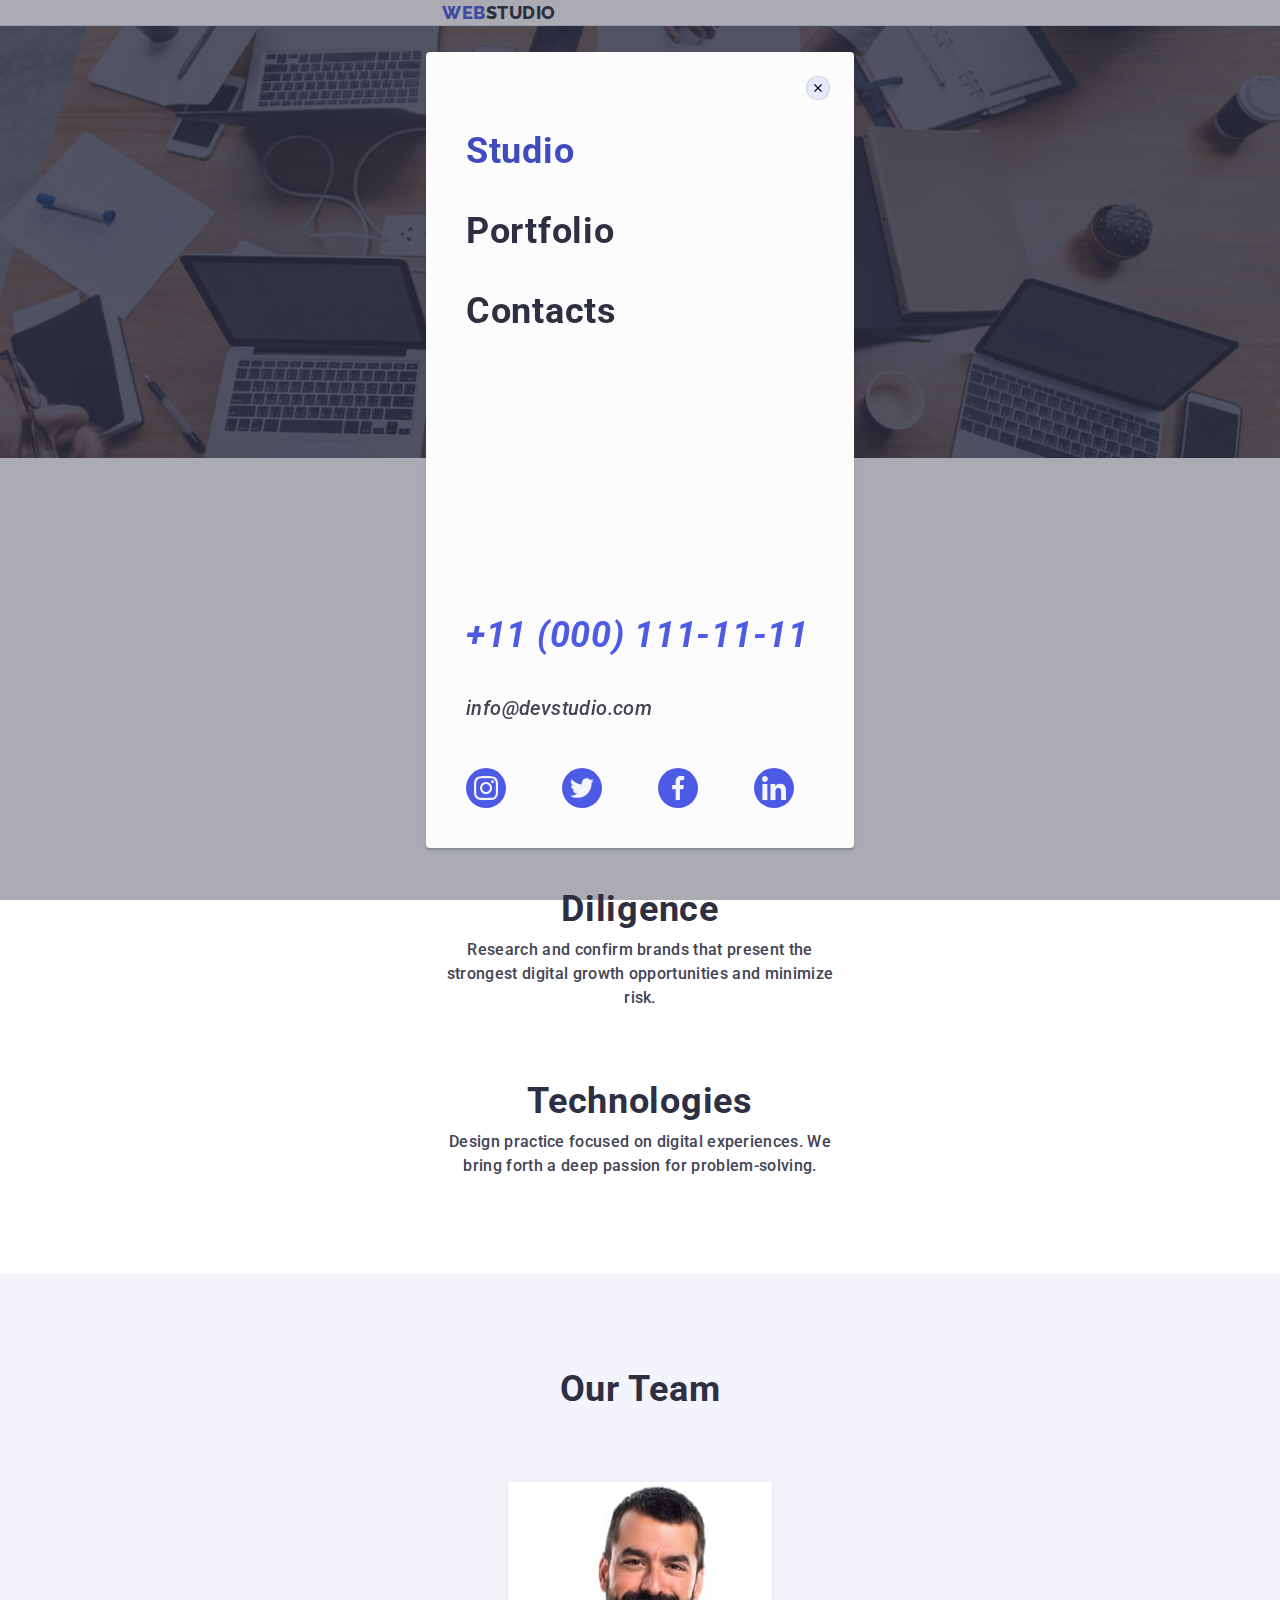
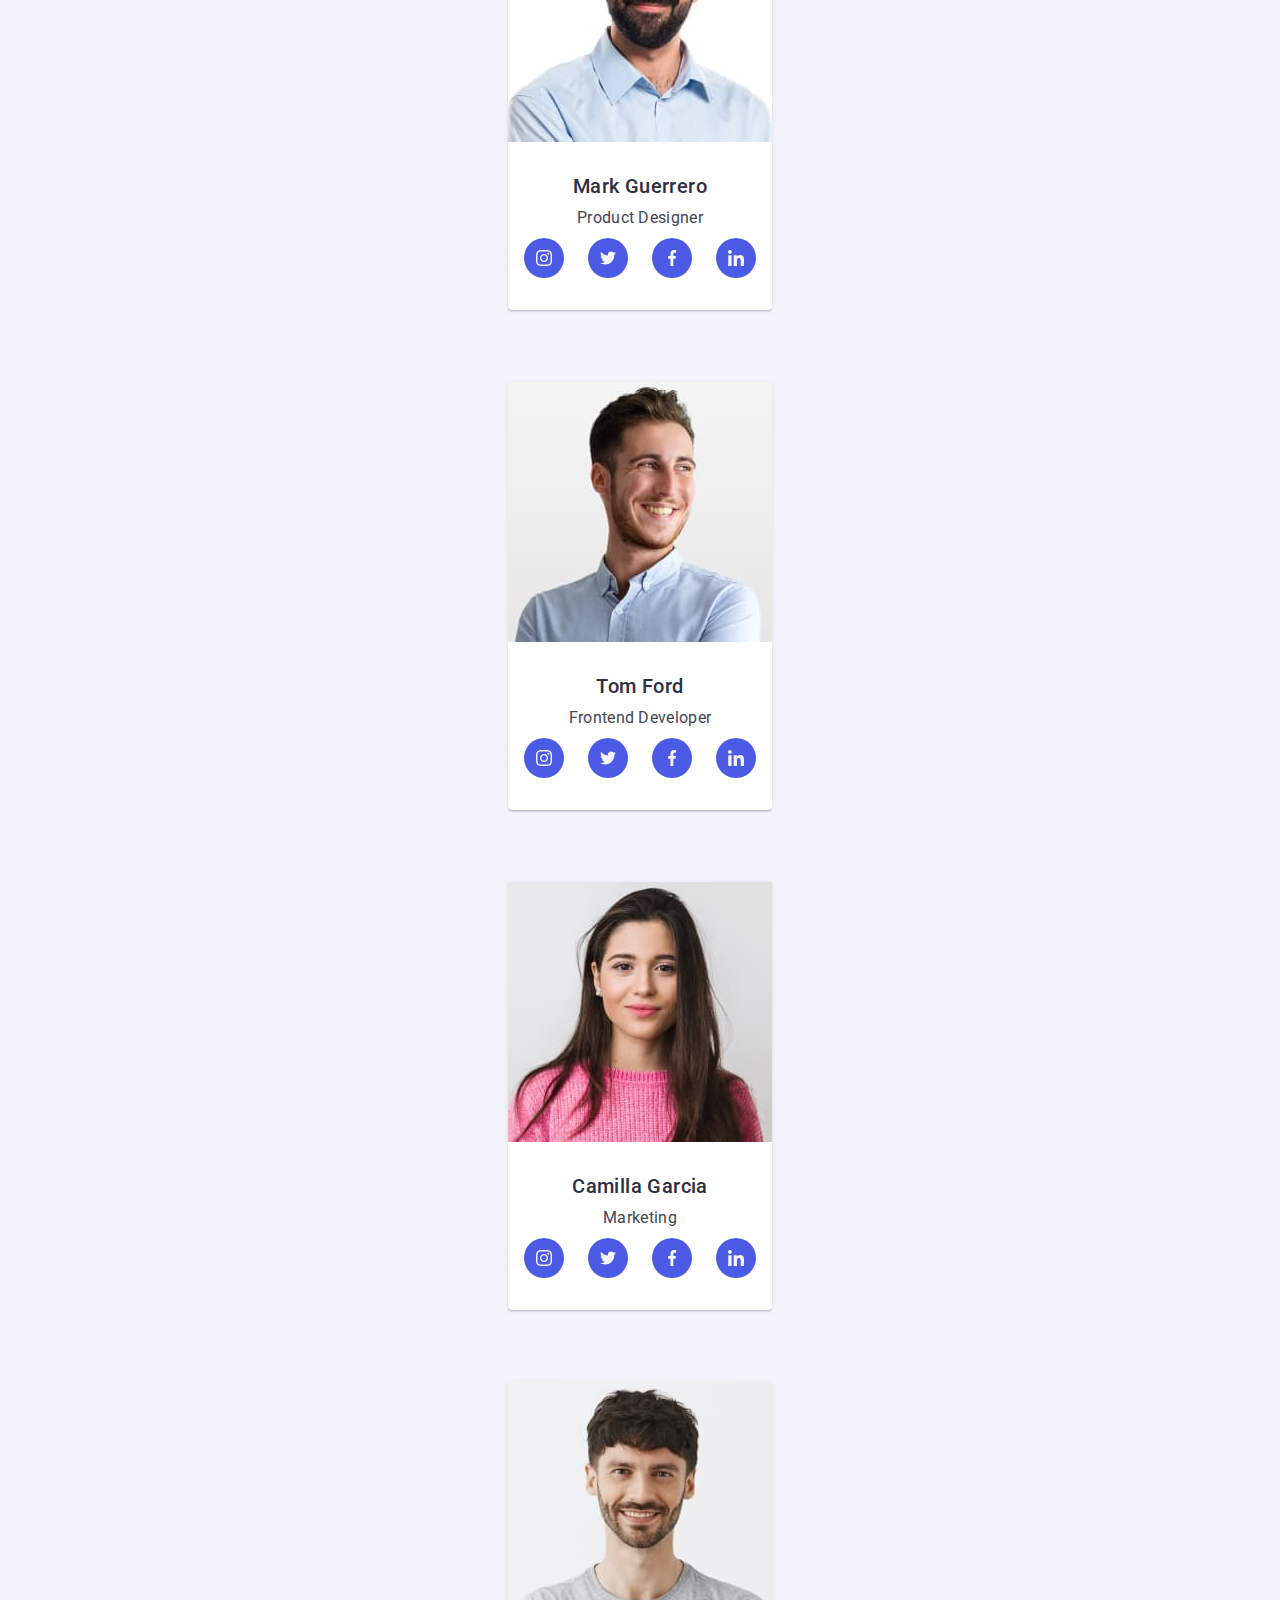
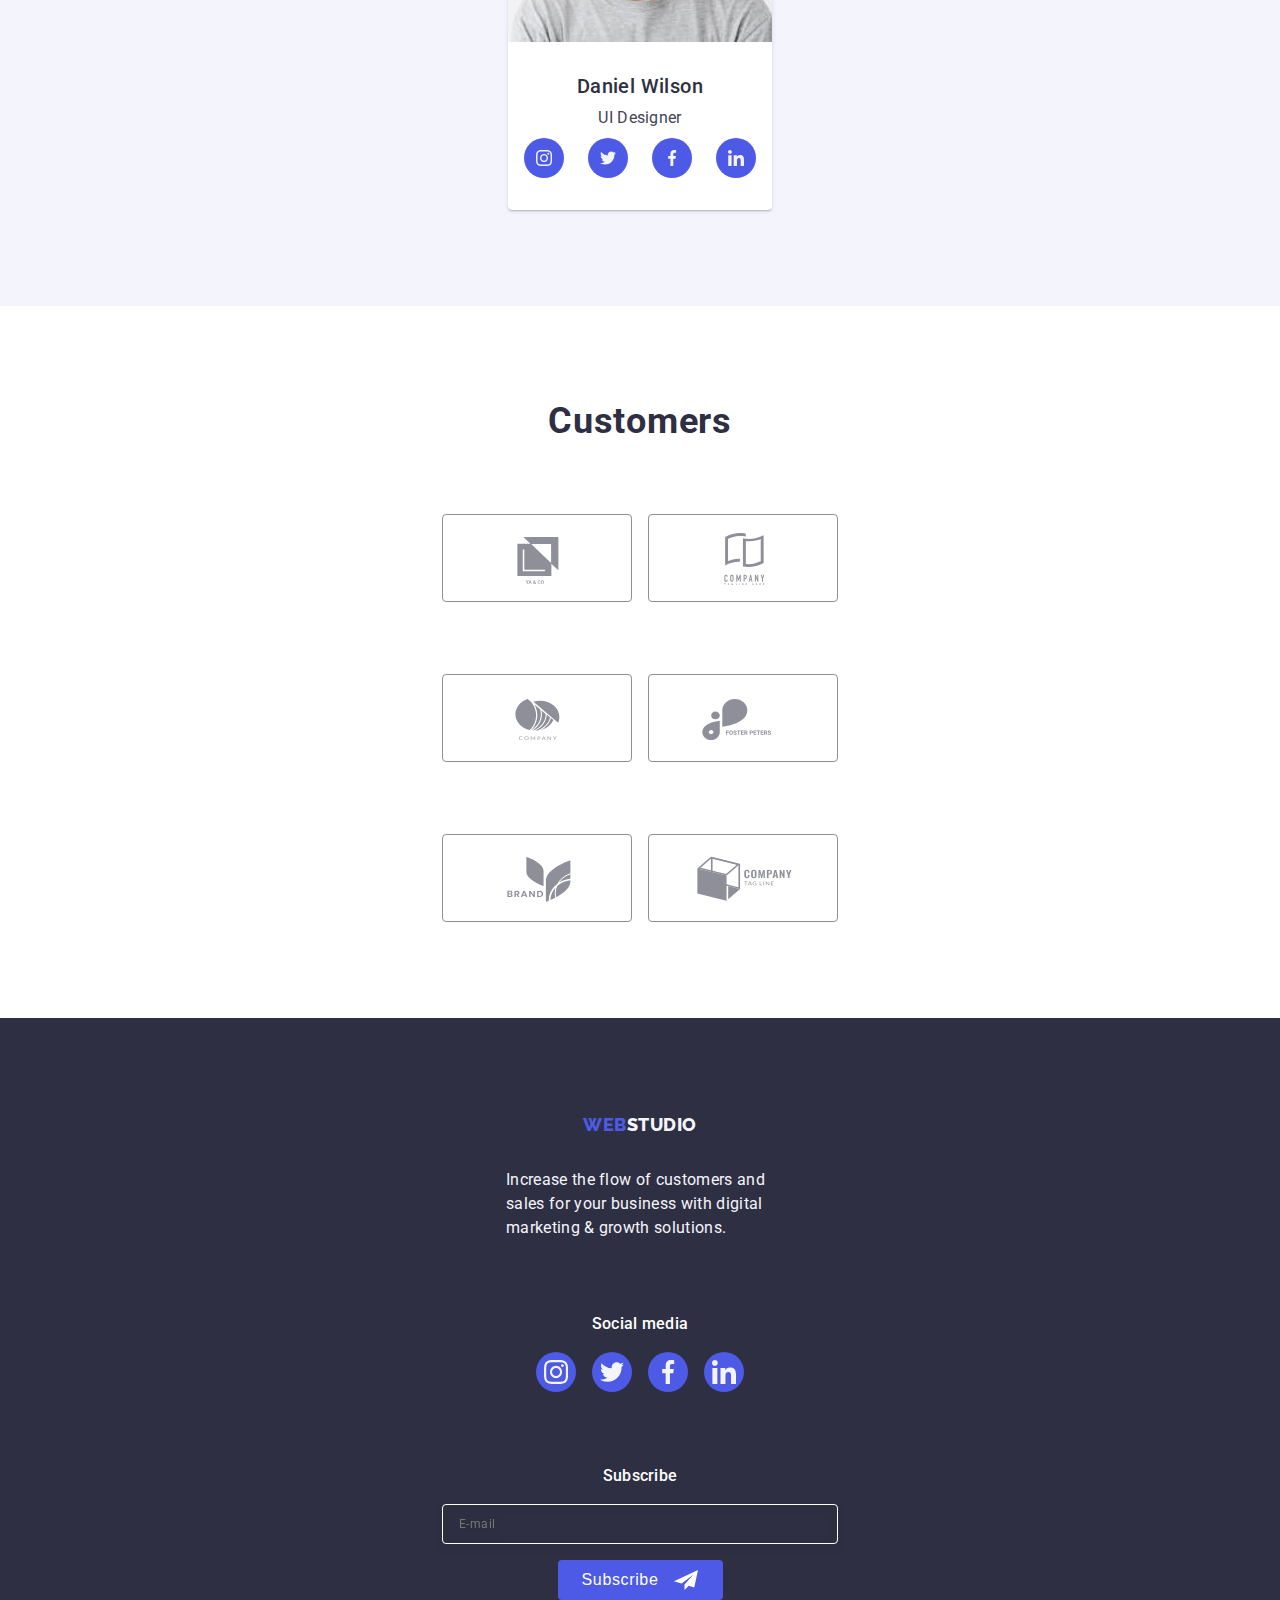
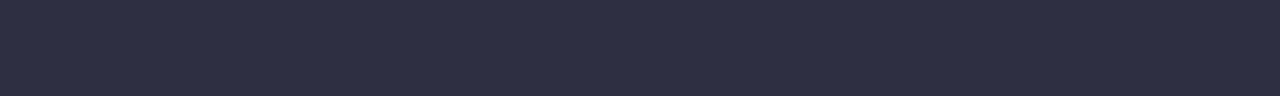
==== index.html @ 51c10ce0 "savemobile" ====
<!DOCTYPE html>
<html lang="en">
  <head>
    <meta charset="UTF-8" />
    <meta http-equiv="X-UA-Compatible" content="IE=edge" />
    <meta name="viewport" content="width=device-width, initial-scale=1.0" />

    <link rel="preconnect" href="https://fonts.googleapis.com" />
    <link rel="preconnect" href="https://fonts.gstatic.com" crossorigin />
    <link
      href="https://fonts.googleapis.com/css2?family=Raleway:wght@800&family=Roboto:wght@400;500;700;900&display=swap"
      rel="stylesheet"
    />

    <link
      rel="stylesheet"
      href="https://cdnjs.cloudflare.com/ajax/libs/modern-normalize/2.0.0/modern-normalize.min.css"
      integrity="sha512-4xo8blKMVCiXpTaLzQSLSw3KFOVPWhm/TRtuPVc4WG6kUgjH6J03IBuG7JZPkcWMxJ5huwaBpOpnwYElP/m6wg=="
      crossorigin="anonymous"
      referrerpolicy="no-referrer"
    />

    <link rel="stylesheet" href="./css/styles.css" />

    <title>WebStudio</title>
  </head>
  <body>
    <header class="header">
      <div class="header-container container">
        <nav class="nav-page">
          <a href="./index.html" class="logo link"
            >Web<span class="accent">Studio</span>
          </a>

          <button
            class="nav-btn js-open-menu"
            type="button"
            aria-expanded="false"
            aria-controls="mobile-menu"
          >
            <svg class="nav-btn-svg" width="32" height="22">
              <use href="./images/icons.svg#icon-hamburger"></use>
            </svg>
          </button>
          <div class="mobile-menu js-menu-container is-open">
            <div class="mobile-menu-box">
              <button type="button" class="menu-button js-close-menu">
                <svg class="button-svg" width="8" height="8">
                  <use href="./images/icons.svg#icon-close-black"></use>
                </svg>
              </button>
              <nav>
                <ul class="nav-list-menu">
                  <li>
                    <a class="heder-nav-menu emphasis" href="./index.html"
                      >Studio</a
                    >
                  </li>
                  <li>
                    <a class="heder-nav-menu" href="./portfolio.html"
                      >Portfolio</a
                    >
                  </li>
                  <li>
                    <a class="heder-nav-menu" href="">Contacts</a>
                  </li>
                </ul>
              </nav>
              <address class="contacts-menu">
                <ul class="list-contacts-menu">
                  <li>
                    <a
                      class="link-contacts-menu address"
                      href="tel:+110001111111"
                      >+11 (000) 111-11-11</a
                    >
                  </li>
                  <li>
                    <a
                      class="email-contacts-menu address"
                      href="mailto:info@devstudio.com"
                      >info@devstudio.com</a
                    >
                  </li>
                </ul>
                <ul class="soc-list">
                  <li class="soc-item">
                    <a href="" class="soc-link"
                      ><svg class="svg-soc" width="24" height="24">
                        <use
                          href="./images/icons.svg#icon-instagram"
                        ></use></svg
                    ></a>
                  </li>
                  <li class="soc-item">
                    <a href="" class="soc-link"
                      ><svg class="svg-soc" width="24" height="24">
                        <use href="./images/icons.svg#icon-twitter"></use></svg
                    ></a>
                  </li>
                  <li class="soc-item">
                    <a href="" class="soc-link"
                      ><svg class="svg-soc" width="24" height="24">
                        <use href="./images/icons.svg#icon-facebook"></use></svg
                    ></a>
                  </li>
                  <li class="soc-item">
                    <a href="" class="soc-link"
                      ><svg class="svg-soc" width="24" height="24">
                        <use href="./images/icons.svg#icon-linkedin"></use></svg
                    ></a>
                  </li>
                </ul>
              </address>
            </div>
          </div>

          <ul class="nav-list">
            <li>
              <a
                class="nav-list-link-studio-active heder-nav-list-item link-focus emphasis"
                href="./index.html"
                >Studio</a
              >
            </li>
            <li>
              <a class="heder-nav-list-item link-focus" href="./portfolio.html"
                >Portfolio</a
              >
            </li>
            <li>
              <a class="heder-nav-list-item link-focus" href="">Contacts</a>
            </li>
          </ul>
        </nav>
        <address class="contacts">
          <ul class="list-contacts">
            <li>
              <a class="link-contacts address" href="mailto:info@devstudio.com"
                >info@devstudio.com</a
              >
            </li>
            <li>
              <a class="link-contacts address" href="tel:+110001111111"
                >+11 (000) 111-11-11</a
              >
            </li>
          </ul>
        </address>
      </div>
    </header>

    <main>
      <section class="hero">
        <div class="container">
          <h1 class="hero-title">Effective Solutions for Your Business</h1>
          <button data-modal-open class="hero-btn" type="button">
            Order Service
          </button>
        </div>
      </section>

      <section class="advice">
        <div class="container">
          <h2 class="qualities-title" hidden>features</h2>
          <ul class="list-advice">
            <li class="item-advice">
              <div class="advice-box-svg">
                <svg class="svg-advice" width="64" height="64">
                  <use href="./images/icons.svg#icon-antenna"></use>
                </svg>
              </div>

              <h3 class="list-title">Strategy</h3>
              <p class="list-text">
                Our goal is to identify the business problem to walk away with
                the perfect and creative solution.
              </p>
            </li>
            <li class="item-advice">
              <div class="advice-box-svg">
                <svg class="svg-advice" width="64" height="64">
                  <use href="./images/icons.svg#icon-clock"></use>
                </svg>
              </div>

              <h3 class="list-title">Punctuality</h3>
              <p class="list-text">
                Bring the key message to the brand's audience for the best price
                within the shortest possible time.
              </p>
            </li>
            <li class="item-advice">
              <div class="advice-box-svg">
                <svg class="svg-advice" width="64" height="64">
                  <use href="./images/icons.svg#icon-diagram"></use>
                </svg>
              </div>

              <h3 class="list-title">Diligence</h3>
              <p class="list-text">
                Research and confirm brands that present the strongest digital
                growth opportunities and minimize risk.
              </p>
            </li>
            <li class="item-advice">
              <div class="advice-box-svg">
                <svg class="svg-advice" width="64" height="64">
                  <use href="./images/icons.svg#icon-astronaut"></use>
                </svg>
              </div>

              <h3 class="list-title">Technologies</h3>
              <p class="list-text">
                Design practice focused on digital experiences. We bring forth a
                deep passion for problem-solving.
              </p>
            </li>
          </ul>
        </div>
      </section>

      <section class="device">
        <div class="container">
          <h2 class="section-title">What are we doing</h2>
          <ul class="list-device">
            <li class="item-device">
              <img
                class="device-img"
                src="./images/computer.jpg"
                alt="computer"
                width="360"
                height="300"
              />
            </li>
            <li class="item-device">
              <img
                class="device-img"
                src="./images/phone.jpg"
                alt="phone"
                width="360"
                height="300"
              />
            </li>
            <li class="item-device">
              <img
                class="device-img"
                src="./images/divice.jpg"
                alt="phone and computer"
                width="360"
                height="300"
              />
            </li>
          </ul>
        </div>
      </section>

      <section class="section-team">
        <div class="container">
          <h2 class="section-title">Our Team</h2>

          <ul class="list-team">
            <li class="team-item">
              <img src="./images/img4.jpg" alt="Designer" width="264" />
              <div class="container-team">
                <h3 class="name-title">Mark Guerrero</h3>
                <p class="name-text">Product Designer</p>
                <ul class="team-soc-list">
                  <li class="team-soc-item">
                    <a href="" class="team-soc-link"
                      ><svg class="svg-team-soc" width="16" height="16">
                        <use
                          href="./images/icons.svg#icon-instagram"
                        ></use></svg
                    ></a>
                  </li>
                  <li class="team-soc-item">
                    <a href="" class="team-soc-link"
                      ><svg class="svg-team-soc" width="16" height="16">
                        <use href="./images/icons.svg#icon-twitter"></use></svg
                    ></a>
                  </li>
                  <li class="team-soc-item">
                    <a href="" class="team-soc-link"
                      ><svg class="svg-team-soc" width="16" height="16">
                        <use href="./images/icons.svg#icon-facebook"></use></svg
                    ></a>
                  </li>
                  <li class="team-soc-item">
                    <a href="" class="team-soc-link"
                      ><svg class="svg-team-soc" width="16" height="16">
                        <use href="./images/icons.svg#icon-linkedin"></use></svg
                    ></a>
                  </li>
                </ul>
              </div>
            </li>
            <li class="team-item">
              <img src="./images/img1.jpg" alt="Developer" width="264" />
              <div class="container-team">
                <h3 class="name-title">Tom Ford</h3>
                <p class="name-text">Frontend Developer</p>
                <ul class="team-soc-list">
                  <li class="team-soc-item">
                    <a href="" class="team-soc-link"
                      ><svg class="svg-team-soc" width="16" height="16">
                        <use
                          href="./images/icons.svg#icon-instagram"
                        ></use></svg
                    ></a>
                  </li>
                  <li class="team-soc-item">
                    <a href="" class="team-soc-link"
                      ><svg class="svg-team-soc" width="16" height="16">
                        <use href="./images/icons.svg#icon-twitter"></use></svg
                    ></a>
                  </li>
                  <li class="team-soc-item">
                    <a href="" class="team-soc-link"
                      ><svg class="svg-team-soc" width="16" height="16">
                        <use href="./images/icons.svg#icon-facebook"></use></svg
                    ></a>
                  </li>
                  <li class="team-soc-item">
                    <a href="" class="team-soc-link"
                      ><svg class="svg-team-soc" width="16" height="16">
                        <use href="./images/icons.svg#icon-linkedin"></use></svg
                    ></a>
                  </li>
                </ul>
              </div>
            </li>
            <li class="team-item">
              <img src="./images/img2.jpg" alt="Marketing" width="264" />
              <div class="container-team">
                <h3 class="name-title">Camilla Garcia</h3>
                <p class="name-text">Marketing</p>
                <ul class="team-soc-list">
                  <li class="team-soc-item">
                    <a href="" class="team-soc-link"
                      ><svg class="svg-team-soc" width="16" height="16">
                        <use
                          href="./images/icons.svg#icon-instagram"
                        ></use></svg
                    ></a>
                  </li>
                  <li class="team-soc-item">
                    <a href="" class="team-soc-link"
                      ><svg class="svg-team-soc" width="16" height="16">
                        <use href="./images/icons.svg#icon-twitter"></use></svg
                    ></a>
                  </li>
                  <li class="team-soc-item">
                    <a href="" class="team-soc-link"
                      ><svg class="svg-team-soc" width="16" height="16">
                        <use href="./images/icons.svg#icon-facebook"></use></svg
                    ></a>
                  </li>
                  <li class="team-soc-item">
                    <a href="" class="team-soc-link"
                      ><svg class="svg-team-soc" width="16" height="16">
                        <use href="./images/icons.svg#icon-linkedin"></use></svg
                    ></a>
                  </li>
                </ul>
              </div>
            </li>
            <li class="team-item">
              <img src="./images/img3.jpg" alt="UI Designer" width="264" />
              <div class="container-team">
                <h3 class="name-title">Daniel Wilson</h3>
                <p class="name-text">UI Designer</p>
                <ul class="team-soc-list">
                  <li class="team-soc-item">
                    <a href="" class="team-soc-link"
                      ><svg class="svg-team-soc" width="16" height="16">
                        <use
                          href="./images/icons.svg#icon-instagram"
                        ></use></svg
                    ></a>
                  </li>
                  <li class="team-soc-item">
                    <a href="" class="team-soc-link"
                      ><svg class="svg-team-soc" width="16" height="16">
                        <use href="./images/icons.svg#icon-twitter"></use></svg
                    ></a>
                  </li>
                  <li class="team-soc-item">
                    <a href="" class="team-soc-link"
                      ><svg class="svg-team-soc" width="16" height="16">
                        <use href="./images/icons.svg#icon-facebook"></use></svg
                    ></a>
                  </li>
                  <li class="team-soc-item">
                    <a href="" class="team-soc-link"
                      ><svg class="svg-team-soc" width="16" height="16">
                        <use href="./images/icons.svg#icon-linkedin"></use></svg
                    ></a>
                  </li>
                </ul>
              </div>
            </li>
          </ul>
        </div>
      </section>

      <section class="section-customers">
        <div class="container">
          <h2 class="section-title">Customers</h2>
          <ul class="customers-list">
            <li class="customers-item">
              <a href="" class="customers-item-link">
                <svg class="customers-svg" width="104" height="56">
                  <use href="./images/icons.svg#icon-yaco"></use>
                </svg>
              </a>
            </li>
            <li class="customers-item">
              <a href="" class="customers-item-link"
                ><svg class="customers-svg" width="104" height="56">
                  <use href="./images/icons.svg#icon-tagline"></use></svg
              ></a>
            </li>
            <li class="customers-item">
              <a href="" class="customers-item-link"
                ><svg class="customers-svg" width="104" height="56">
                  <use href="./images/icons.svg#icon-company"></use></svg
              ></a>
            </li>
            <li class="customers-item">
              <a href="" class="customers-item-link"
                ><svg class="customers-svg" width="104" height="56">
                  <use href="./images/icons.svg#icon-foster"></use></svg
              ></a>
            </li>
            <li class="customers-item">
              <a href="" class="customers-item-link"
                ><svg class="customers-svg" width="104" height="56">
                  <use href="./images/icons.svg#icon-brand"></use></svg
              ></a>
            </li>
            <li class="customers-item">
              <a href="" class="customers-item-link"
                ><svg class="customers-svg" width="104" height="56">
                  <use href="./images/icons.svg#icon-companytag"></use></svg
              ></a>
            </li>
          </ul>
        </div>
      </section>
    </main>

    <footer class="page-footer">
      <div class="footer-container container">
        <div class="footer-container-box-logo">
          <a href="./index.html" class="footer-logo link"
            >Web<span class="footer-accent">Studio</span></a
          >
          <p class="footer-text">
            Increase the flow of customers and sales for your business with
            digital marketing & growth solutions.
          </p>
        </div>
        <div class="footer-container-box">
          <p class="footer-container-text">Social media</p>
          <ul class="footer-list">
            <li class="footer-item">
              <a href="" class="footer-item-link"
                ><svg class="footer-svg" width="24" height="24">
                  <use href="./images/icons.svg#icon-instagram"></use></svg
              ></a>
            </li>
            <li class="footer-item">
              <a href="" class="footer-item-link"
                ><svg class="footer-svg" width="24" height="24">
                  <use href="./images/icons.svg#icon-twitter"></use></svg
              ></a>
            </li>
            <li class="footer-item">
              <a href="" class="footer-item-link"
                ><svg class="footer-svg" width="24" height="24">
                  <use href="./images/icons.svg#icon-facebook"></use></svg
              ></a>
            </li>
            <li class="footer-item">
              <a href="" class="footer-item-link"
                ><svg class="footer-svg" width="24" height="24">
                  <use href="./images/icons.svg#icon-linkedin"></use></svg
              ></a>
            </li>
          </ul>
        </div>
        <div class="footer-form-box">
          <p class="footer-container-text">Subscribe</p>
          <form class="footer-form">
            <label class="footer-form-label"
              ><input
                type="email"
                placeholder="E-mail"
                class="footer-form-input"
                name="email"
            /></label>

            <button class="footer-form-button" type="submit">
              Subscribe
              <svg class="footer-button-svg" width="24" height="24">
                <use href="./images/icons.svg#icon-frame"></use>
              </svg>
            </button>
          </form>
        </div>
      </div>
    </footer>
    <div class="backdrop is-hidden" data-modal>
      <div class="modal">
        <button type="button" class="modal-button" data-modal-close>
          <svg class="button-svg" width="8" height="8">
            <use href="./images/icons.svg#icon-close-black"></use>
          </svg>
        </button>
        <p class="backdrop-title">
          Leave your contacts and we will call you back
        </p>
        <form class="backdrop-form" name="order-form">
          <div class="container-form">
            <label class="form-label" for="user-name">Name</label>
            <div class="container-input">
              <input
                type="text"
                name="user-name"
                id="user-name"
                class="form-input"
              />
              <svg class="form-svg" width="18" height="24">
                <use href="./images/icons.svg#icon-person-black-18dp"></use>
              </svg>
            </div>
          </div>
          <div class="container-form">
            <label class="form-label" for="phone">Phone</label>
            <div class="container-input">
              <input type="tel" name="phone" id="phone" class="form-input" />
              <svg class="form-svg" width="18" height="24">
                <use href="./images/icons.svg#icon-phone-black-18dp"></use>
              </svg>
            </div>
          </div>
          <div class="container-form">
            <label class="form-label" for="email">Email</label>
            <div class="container-input">
              <input type="email" name="email" id="email" class="form-input" />
              <svg class="form-svg" width="18" height="24">
                <use href="./images/icons.svg#icon-email-black-18dp"></use>
              </svg>
            </div>
          </div>
          <div class="textarea-box">
            <label class="form-label" for="user-comment">Comment</label>
            <textarea
              name="user-comment"
              id="user-comment"
              cols="30"
              rows="10"
              class="form-textarea"
              placeholder="Text input"
            ></textarea>
          </div>
          <div class="checkbox-box">
            <input
              type="checkbox"
              name="user-privacy"
              class="form-checkbox visually-hidden"
              id="user-privacy"
              value="true"
            />
            <label for="user-privacy" class="checkbox-label"
              ><span class="checkbox-span"
                ><svg class="form-checkbox-svg" width="10" height="8">
                  <use href="./images/icons.svg#icon-vector"></use></svg></span
              >I accept the terms and conditions of the
              <a href="#" class="form-link">Privacy Policy</a>
            </label>
          </div>
          <button type="submit" class="form-btn">Send</button>
        </form>
      </div>
    </div>
    <script src="./js/modal.js"></script>
    <script defer src="js/mobile-menu.js"></script>
  </body>
</html>
---- css/styles.css ----
:root {
  --link-focused: #4d5ae5;
  --social-link: #4d5ae5;
  --overlay-box: #4d5ae5;
  --navigate-text: #2e2f42;
  --default-text: #434455;
  --text-white-color: #ffffff;
  --active-color: #e7e9fc;
  --light-mode-background: #f4f4fd;
  --button-color: #404bbf;
  --social-hover: #404bbf;
  --customers-hover: #404bbf;
  --hero-background: rgba(46, 47, 66, 0.7);
  --link-underline: #404bbf;
  --social-icon: #f4f4fd;
  --border-customers: #8e8f99;
  --footer-link-hover: #31d0aa;
  --overlay-text: #f4f4fd;
}

*,
*::before,
*::after {
  box-sizing: border-box;
}

body {
  color: var(--default-text);
  background-color: var(--text-white-color);
  font-family: "Roboto", sans-serif;
  margin: 0;
  padding: 0;
}

h1,
h2,
h3,
h4,
h5,
h6,
p {
  margin: 0;
}

img {
  display: block;
}

ul {
  list-style: none;
  padding-left: 0;
  margin: 0;
}

a {
  text-decoration: none;
}

input {
  font-family: inherit;
}

/* ------------------------Mobile First----------------------- */
.header {
  border-bottom: 1px solid var(--active-color);
  box-shadow: 0px 2px 1px rgba(46, 47, 66, 0.08),
    0px 1px 1px rgba(46, 47, 66, 0.16), 0px 1px 6px rgba(46, 47, 66, 0.08);
}

.container {
  min-width: 320px;
  max-width: 428px;
  margin: 0 auto;
  padding: 0 16px;
}

.nav-page {
  display: flex;
  align-items: center;
}

.logo {
  font-family: "Raleway", sans-serif;
  font-weight: 800;
  text-transform: uppercase;
  color: var(--link-focused);
  text-decoration: none;
  font-size: 18px;
  line-height: 1.17;
  letter-spacing: 0.03em;
  display: inline-block;
}

.accent {
  color: var(--navigate-text);
}

.nav-btn {
  cursor: pointer;
  border: none;
  padding: 0;
  background-color: transparent;
}

.mobile-menu {
  position: fixed;
  top: 0;
  left: 0;
  width: 100%;
  height: 100%;
  background-color: rgba(46, 47, 66, 0.4);
}

.is-open {
  opacity: 0;
  visibility: hidden;
  pointer-events: none;
}

.menu-button {
  position: absolute;
  background: var(--active-color);
  border: 1px solid rgba(0, 0, 0, 0.1);
  border-radius: 50%;
  top: 24px;
  right: 24px;
  width: 24px;
  height: 24px;
  cursor: pointer;
  display: flex;
  justify-content: center;
  align-items: center;
  padding: 0;
}

.mobile-menu-box {
  position: absolute;
  top: 50%;
  left: 50%;
  min-width: 428px;
  transform: translate(-50%, -50%) scale(1);
  background-color: #fcfcfc;
  box-shadow: 0px 2px 1px rgba(46, 47, 66, 0.08),
    0px 1px 1px rgba(46, 47, 66, 0.16), 0px 1px 6px rgba(46, 47, 66, 0.08);
  border-radius: 4px;
  display: flex;
  flex-direction: column;
  padding: 80px 35px 40px 40px;
}

.nav-list-menu {
  display: flex;
  flex-direction: column;
  margin-bottom: 284px;
  gap: 40px;
}

.heder-nav-menu {
  font-weight: 700;
  font-size: 36px;
  line-height: 1.11;
  letter-spacing: 0.02em;
  text-transform: capitalize;
  color: var(--navigate-text);
}

.emphasis {
  color: var(--link-underline);
}

.list-contacts-menu {
  display: flex;
  flex-direction: column;
  gap: 40px;
  margin-bottom: 48px;
}

.link-contacts-menu {
  font-weight: 700;
  font-size: 36px;
  line-height: 1.11;
  letter-spacing: 0.02em;
  text-transform: capitalize;
  color: var(--link-focused);
}

.email-contacts-menu {
  font-weight: 500;
  font-size: 20px;
  line-height: 1.2;
  letter-spacing: 0.02em;
  color: var(--default-text);
}

.soc-list {
  display: flex;
  gap: 56px;
}

.soc-item {
  width: 40px;
  height: 40px;
}

.soc-link {
  width: 100%;
  height: 100%;
  background-color: var(--social-link);
  border-radius: 50%;
  display: flex;
  justify-content: center;
  align-items: center;
}

.nav-list {
  display: none;
}

.contacts {
  display: none;
}

/* -------------------------hero---------------------- */

.hero {
  background-image: linear-gradient(
      to bottom,
      var(--hero-background),
      var(--hero-background)
    ),
    url(../images/people-office.jpg);
  min-width: 320px;
  height: 432px;
  background-repeat: no-repeat;
  background-position: center;
  margin-left: auto;
  margin-right: auto;
  background-size: cover;
  padding: 112px 0;
}

.hero-title {
  font-size: 36px;
  line-height: 1.11;
  text-align: center;
  letter-spacing: 0.02em;
  text-transform: capitalize;
  color: var(--text-white-color);
  text-align: center;
  max-width: 320px;
  text-align: center;
  margin-left: auto;
  margin-right: auto;
}

.hero-btn {
  display: block;
  border: none;
  font-family: "Roboto", sans-serif;
  font-weight: 500;
  letter-spacing: 0.04em;
  cursor: pointer;
  background-color: var(--link-focused);
  box-shadow: 0px 4px 4px rgba(0, 0, 0, 0.15);
  border-radius: 4px;
  color: var(--text-white-color);
  font-size: 16px;
  line-height: 1.5;
  min-width: 169px;
  height: 56px;
  margin-top: 72px;
  padding: 16px 32px;
  margin-left: auto;
  margin-right: auto;
  text-align: center;
}
/* --------------------section2--------------- */

.advice {
  padding: 96px 0;
}

.list-advice {
  display: flex;
  gap: 72px;
  flex-direction: column;
}

.svg-advice {
  display: none;
}

.list-title {
  font-weight: 700;
  font-size: 36px;
  line-height: 1.11;
  text-align: center;
  letter-spacing: 0.02em;
  text-transform: capitalize;
  color: var(--navigate-text);
  margin-bottom: 8px;
}

.list-text {
  font-weight: 500;
  font-size: 16px;
  line-height: 1.5;
  letter-spacing: 0.02em;
  text-align: center;
}

/* ------------------------section2------------------ */
.device {
  display: none;
}

/* ------------------------section3------------------ */
.section-team {
  padding: 96px 0;
  background-color: var(--light-mode-background);
}

.section-title {
  font-weight: 700;
  font-size: 36px;
  line-height: 1.11;
  text-align: center;
  letter-spacing: 0.02em;
  text-transform: capitalize;
  margin-bottom: 72px;
}

.list-team {
  display: flex;
  justify-content: center;
  align-items: center;
  flex-direction: column;
  gap: 72px;
}

.team-item {
  background: var(--text-white-color);
  box-shadow: 0px 1px 6px rgba(46, 47, 66, 0.08),
    0px 1px 1px rgba(46, 47, 66, 0.16), 0px 2px 1px rgba(46, 47, 66, 0.08);
  border-radius: 0px 0px 4px 4px;
}

.container-team {
  padding: 32px 0;
}

.name-title {
  font-weight: 500;
  font-size: 20px;
  line-height: 1.2;
  text-align: center;
  letter-spacing: 0.02em;
  color: var(--navigate-text);
  margin-bottom: 8px;
}

.name-text {
  font-weight: 400;
  font-size: 16px;
  line-height: 1.5;
  text-align: center;
  letter-spacing: 0.02em;
  color: var(--default-text);
  margin-bottom: 8px;
}

.container-team-item {
  display: flex;
}

.team-soc-list {
  display: flex;
  justify-content: center;
  gap: 24px;
  margin-top: 8px;
}

.team-soc-item {
  width: 40px;
  height: 40px;
}

.team-soc-link {
  width: 100%;
  height: 100%;
  background-color: var(--social-link);
  border-radius: 50%;
  display: flex;
  justify-content: center;
  align-items: center;
}

/* ------------------------section4------------------ */

.section-customers {
  padding: 96px 0;
}

.section-title {
  font-weight: 700;
  font-size: 36px;
  line-height: 1.11;
  text-align: center;
  letter-spacing: 0.02em;
  text-transform: capitalize;
  color: var(--navigate-text);
}

.customers-list {
  display: flex;
  flex-wrap: wrap;
  row-gap: 72px;
  column-gap: 16px;
  justify-content: center;
  align-items: center;
}

.customers-item {
  width: calc((100% - 16px) / 2);
  height: 88px;
}

.customers-item-link {
  width: 100%;
  height: 100%;
  display: flex;
  justify-content: center;
  align-items: center;
  border: 1px solid var(--border-customers);
  color: var(--border-customers);
  border-radius: 4px;
}

.customers-svg {
  fill: currentColor;
}

/* ------------------------footer-------------------- */

.page-footer {
  background-color: var(--navigate-text);
  padding: 96px 0;
}

.footer-container {
  display: flex;
  flex-direction: column;
  justify-content: center;
  align-items: center;
  gap: 72px;
}

.footer-container-box-logo {
  display: flex;
  flex-direction: column;
  align-items: center;
  justify-content: center;
  gap: 16px;
}

.footer-logo {
  font-family: "Raleway", sans-serif;
  text-transform: uppercase;
  color: var(--link-focused);
  text-decoration: none;
  font-size: 18px;
  line-height: 1.17;
  letter-spacing: 0.03em;
  margin-bottom: 16px;
  font-weight: 800;
  margin-bottom: 17px;
}

.footer-accent {
  color: var(--light-mode-background);
}

.footer-container-box {
  display: flex;
  flex-direction: column;
  justify-content: center;
  align-items: center;
  gap: 16px;
}

.footer-text {
  font-size: 16px;
  line-height: 1.5;
  letter-spacing: 0.02em;
  color: var(--light-mode-background);
  width: 268px;
}

.footer-container-text {
  font-weight: 500;
  font-size: 16px;
  line-height: 1.5;
  letter-spacing: 0.02em;
  color: var(--text-white-color);
}

.footer-list {
  display: flex;
  gap: 16px;
}

.footer-item {
  width: 40px;
  height: 40px;
}

.footer-item-link {
  width: 100%;
  height: 100%;
  background-color: var(--social-link);
  border-radius: 50%;
  display: flex;
  justify-content: center;
  align-items: center;
  margin-right: 80px;
}

.footer-svg {
  fill: var(--social-icon);
}

.footer-form-box {
  display: flex;
  flex-direction: column;
  justify-content: center;
  align-items: center;
  gap: 16px;
  width: 100%;
}

.footer-form {
  display: flex;
  flex-direction: column;
  align-items: center;
  gap: 16px;
  width: 100%;
}

.footer-form-label {
  width: 100%;
}

.footer-form-input {
  display: block;
  background-color: transparent;
  border: 1px solid var(--text-white-color);
  border-radius: 4px;
  padding: 8px 16px;
  color: var(--text-white-color);
  letter-spacing: 0.04em;
  font-size: 12px;
  line-height: 1.5;
  width: 100%;
  height: 40px;
  filter: drop-shadow(0px 4px 4px rgba(0, 0, 0, 0.15));
}

.footer-form-button {
  display: flex;
  flex-direction: row;
  justify-content: center;
  align-items: center;
  min-width: 165px;
  height: 40px;
  font-weight: 500;
  padding: 8px 24px;
  border-radius: 4px;
  background-color: var(--link-focused);
  color: var(--text-white-color);
  letter-spacing: 0.04em;
  font-size: 16px;
  line-height: 1.5;
  border: none;
  cursor: pointer;
}

.footer-button-svg {
  margin-left: 16px;
}
/* ------------------------header-------------------- */
/* 
.header {
  border-bottom: 1px solid var(--active-color);
  box-shadow: 0px 2px 1px rgba(46, 47, 66, 0.08),
    0px 1px 1px rgba(46, 47, 66, 0.16), 0px 1px 6px rgba(46, 47, 66, 0.08);
}

.header-container {
  display: flex;
  justify-content: space-between;
  align-items: center;
}

.container {
  width: 1158px;
  margin: 0 auto;
  padding: 0 15px;
}

.nav-page {
  display: flex;
  align-items: center;
}

.logo {
  font-family: "Raleway", sans-serif;
  font-weight: 800;
  text-transform: uppercase;
  color: var(--link-focused);
  text-decoration: none;
  font-size: 18px;
  line-height: 1.17;
  letter-spacing: 0.03em;
  display: inline-block;
  margin-right: 76px;
}

.logo.link {
  text-decoration: none;
}

.logo:active {
  color: var(--active-color);
}

.accent {
  color: var(--navigate-text);
}

.accent:active {
  color: var(--active-color);
} */

/* --------------------navigation------------------- */

/* .nav-list {
  display: flex;
  gap: 40px;
}

.heder-nav-list-item {
  display: block;
  padding: 24px 0;
  letter-spacing: 0.02em;
  line-height: 1.5;
  font-weight: 500;
  text-decoration: none;
  color: var(--navigate-text);
}

.heder-nav-list-item.link-focus:hover,
.heder-nav-list-item.link-focus:focus {
  color: var(--button-color);
}

.nav-list-link-studio-active {
  color: var(--link-underline);
  position: relative;
  transition: color 250ms cubic-bezier(0.4, 0, 0.2, 1);
}

.emphasis::after {
  display: block;
  content: "";
  position: absolute;
  left: 0;
  bottom: -1px;
  background-color: var(--link-underline);
  display: block;
  border-radius: 2px;
  height: 4px;
  width: 100%;
}

.nav-list-link-portfolio-active {
  color: var(--link-underline);
  position: relative;
  transition: color 250ms cubic-bezier(0.4, 0, 0.2, 1);
} */

/* ---------------------contacts------------------ */

/* .contacts {
  font-style: normal;
}

.list-contacts {
  display: flex;
  gap: 40px;
}

.link-contacts {
  font-size: 16px;
  line-height: 1.5;
  font-weight: 400;
  letter-spacing: 0.02em;
  transition: color 250ms cubic-bezier(0.4, 0, 0.2, 1);
}

.link-contacts.address {
  color: var(--default-text);
  text-decoration: none;
}

.list-contacts .link-contacts.address:hover,
.list-contacts.link-contacts.address:focus {
  color: var(--button-color);
}

.list-contacts .link:active {
  color: var(--active-color);
} */

/* ------------------------section1----------------------- */

/* .page {
  background-image: linear-gradient(
      to bottom,
      var(--hero-background),
      var(--hero-background)
    ),
    url(../images/people-office.jpg);
  max-width: 1440px;
  background-repeat: no-repeat;
  background-position: center;
  padding: 188px 0;
  margin-left: auto;
  margin-right: auto;
  background-size: cover;
}

.page-title {
  font-size: 56px;
  line-height: 1.07;
  color: var(--text-white-color);
  text-align: center;
  letter-spacing: 0.02em;
  max-width: 496px;
  text-align: center;
  margin-left: auto;
  margin-right: auto;
}

.page-button {
  display: block;
  border: none;
  font-family: "Roboto", sans-serif;
  font-weight: 500;
  letter-spacing: 0.04em;
  cursor: pointer;
  background-color: var(--link-focused);
  box-shadow: 0px 4px 4px rgba(0, 0, 0, 0.15);
  border-radius: 4px;
  color: var(--text-white-color);
  font-size: 16px;
  line-height: 1.5;
  min-width: 169px;
  height: 56px;
  margin-top: 48px;
  padding: 16px 32px;
  margin-left: auto;
  margin-right: auto;
  text-align: center;
  transition: background-color 250ms cubic-bezier(0.4, 0, 0.2, 1);
}

.page-button:hover,
.page-button:focus {
  background-color: var(--button-color);
  color: var(--text-white-color);
} */

/* ---------------------section2----------------- */

/* .advice {
  padding: 120px 0;
}

.list-advice {
  display: flex;
  justify-content: space-between;
  gap: 24px;
}

.item-advice {
  width: calc((100%-72px) / 4);
}

.advice-box-svg {
  display: flex;
  justify-content: center;
  align-items: center;
  margin-bottom: 8px;
  width: 264px;
  height: 112px;
  background-color: var(--light-mode-background);
  border-radius: 4px;
}

.list-title {
  font-weight: 500;
  font-size: 20px;
  line-height: 1.2;
  color: var(--navigate-text);
  letter-spacing: 0.02em;
  margin-bottom: 8px;
}

.list-text {
  letter-spacing: 0.02em;
  font-size: 16px;
  line-height: 1.5;
  width: 264px;
} */

/* ---------------------------section3------------------- */

/* .device {
  padding-bottom: 120px;
}

.section-title {
  text-align: center;
  letter-spacing: 0.02em;
  text-transform: capitalize;
  font-size: 36px;
  line-height: 1.11;
  color: var(--navigate-text);
  margin-bottom: 72px;
}

.list-device {
  display: flex;
  gap: 24px;
}

.item-device {
  width: calc((100%-48px) / 3);
}

.device-img {
  border: 1px solid var(--active-color);
} */

/* ------------------section4--------------------- */

/* .section-team {
  background-color: var(--light-mode-background);
  padding: 120px 0;
}

.list-team {
  display: flex;
  gap: 24px;
  justify-content: center;
}

.team-item {
  background-color: var(--text-white-color);
  box-shadow: 0px 1px 6px rgba(46, 47, 66, 0.08),
    0px 1px 1px rgba(46, 47, 66, 0.16), 0px 2px 1px rgba(46, 47, 66, 0.08);
  border-radius: 0px 0px 4px 4px;
}

.container-team {
  padding: 32px 0;
}

.name-title {
  font-weight: 500;
  letter-spacing: 0.02em;
  text-transform: capitalize;
  color: var(--navigate-text);
  font-size: 20px;
  line-height: 1.2;
  text-align: center;
  margin-bottom: 8px;
}

.name-text {
  letter-spacing: 0.02em;
  font-size: 16px;
  line-height: 1.5;
  text-align: center;
}

.container-team-item {
  display: flex;
}

.team-soc-list {
  display: flex;
  justify-content: center;
  gap: 24px;
  margin-top: 8px;
}

.team-soc-item {
  width: 40px;
  height: 40px;
}

.team-soc-link {
  width: 100%;
  height: 100%;
  background-color: var(--social-link);
  border-radius: 50%;
  display: flex;
  justify-content: center;
  align-items: center;
  transition: background-color 250ms cubic-bezier(0.4, 0, 0.2, 1);
}

.team-soc-link:hover,
.team-soc-link:focus {
  background-color: var(--social-hover);
}

.svg-team-soc {
  fill: var(--social-icon);
} */

/* ------------------------section5------------------- */

/* .section-customers {
  padding-top: 120px;
  padding-bottom: 120px;
}

.customers-list {
  display: flex;
  gap: 24px;
  justify-content: center;
}

.customers-item {
  display: inline-block;
  width: calc((100% - 120px) / 6);
  height: 88px;
}

.customers-item-link {
  width: 100%;
  height: 100%;
  display: flex;
  justify-content: center;
  align-items: center;
  border: 1px solid var(--border-customers);
  color: var(--border-customers);
  border-radius: 4px;
  transition: border-color 250ms cubic-bezier(0.4, 0, 0.2, 1),
    color 250ms cubic-bezier(0.4, 0, 0.2, 1);
}

.customers-item-link:hover,
.customers-item-link:focus {
  border: 1px solid var(--customers-hover);
  color: var(--customers-hover);
}

.customers-svg {
  fill: currentColor;
} */

/* ------------------------footer----------------- */

/* .page-footer {
  background-color: var(--navigate-text);
  padding: 100px 0;
  display: flex;
}

.footer-logo {
  font-family: "Raleway", sans-serif;
  font-weight: 800;
  text-transform: uppercase;
  color: var(--link-focused);
  text-decoration: none;
  font-size: 18px;
  line-height: 1.17;
  letter-spacing: 0.03em;
  display: inline-block;
  margin-bottom: 16px;
}

.footer-logo.link {
  text-decoration: none;
}

.footer-logo:active {
  color: var(--active-color);
}

.footer-accent {
  color: var(--light-mode-background);
}

.footer-accent:hover,
.footer-accent:focus {
  color: var(--link-focused);
}

.footer-accent:active {
  color: var(--active-color);
}

.footer-text {
  color: var(--light-mode-background);
  font-size: 16px;
  line-height: 1.5;
  max-width: 264px;
}

.footer-container {
  display: flex;
  align-items: baseline;
}

.footer-container-box {
  margin-right: 120px;
}

.footer-list {
  display: flex;
  gap: 16px;
}

.footer-container-text {
  font-weight: 500;
  font-size: 16px;
  line-height: 1.5;
  letter-spacing: 0.02em;
  margin-bottom: 16px;

  color: var(--text-white-color);
}

.footer-item {
  width: 40px;
  height: 40px;
}

.footer-item-link {
  width: 100%;
  height: 100%;
  background-color: var(--social-link);
  border-radius: 50%;
  display: flex;
  justify-content: center;
  align-items: center;
  transition: background-color 250ms cubic-bezier(0.4, 0, 0.2, 1);
  margin-right: 80px;
}

.footer-item-link:hover,
.footer-item-link:focus {
  background-color: var(--footer-link-hover);
}

.footer-svg {
  fill: var(--social-icon);
}

.footer-form {
  display: flex;
  align-items: flex-end;
  gap: 24px;
}

.footer-form-input {
  display: block;
  background-color: transparent;
  border: 1px solid var(--text-white-color);
  border-radius: 4px;
  padding: 8px 16px;
  color: var(--text-white-color);
  letter-spacing: 0.04em;
  font-size: 12px;
  line-height: 1.5;
  min-width: 264px;
  height: 40px;
  filter: drop-shadow(0px 4px 4px rgba(0, 0, 0, 0.15));
  transition: background-color 250ms cubic-bezier(0.4, 0, 0.2, 1);
}

.footer-form-button {
  display: flex;
  flex-direction: row;
  justify-content: center;
  align-items: center;
  min-width: 165px;
  height: 40px;
  font-weight: 500;
  padding: 8px 24px;
  border-radius: 4px;
  background-color: var(--link-focused);
  color: var(--text-white-color);
  letter-spacing: 0.04em;
  font-size: 16px;
  line-height: 1.5;
  transition: background-color 250ms cubic-bezier(0.4, 0, 0.2, 1);
  border: none;
  cursor: pointer;
}

.footer-form-button:hover,
.footer-form-button:focus {
  background-color: var(--button-color);
  color: var(--text-white-color);
}

.footer-button-svg {
  margin-left: 16px;
} */

/*---------------------backdrop-----------------  */

.is-hidden {
  opacity: 0;
  visibility: hidden;
  pointer-events: none;
}

.backdrop {
  position: fixed;
  top: 0;
  left: 0;
  width: 100%;
  height: 100%;
  background-color: rgba(46, 47, 66, 0.4);
  transition: opacity 250ms cubic-bezier(0.4, 0, 0.2, 1),
    visibility 250ms cubic-bezier(0.4, 0, 0.2, 1);
}

.modal {
  position: absolute;
  top: 50%;
  left: 50%;
  width: 408px;
  min-height: 584px;
  transform: translate(-50%, -50%) scale(1);
  background-color: #fcfcfc;
  transition: transform 250ms cubic-bezier(0.4, 0, 0.2, 1);
  box-shadow: 0px 1px 1px rgba(0, 0, 0, 0.14), 0px 1px 3px rgba(0, 0, 0, 0.12),
    0px 2px 1px rgba(0, 0, 0, 0.2);
  border-radius: 4px;
  display: flex;
  flex-direction: column;
  align-items: center;
  justify-content: center;
  padding: 72px 24px 24px;
}

.modal-button {
  position: absolute;
  background: var(--active-color);
  border: 1px solid rgba(0, 0, 0, 0.1);
  border-radius: 50%;
  top: 24px;
  right: 24px;
  width: 24px;
  height: 24px;
  cursor: pointer;
  display: flex;
  justify-content: center;
  align-items: center;
  padding: 0;
  transition: background-color 250ms cubic-bezier(0.4, 0, 0.2, 1),
    border 250ms cubic-bezier(0.4, 0, 0.2, 1);
}

.modal-button:hover,
.modal-button:focus {
  background-color: var(--button-color);
  fill: var(--text-white-color);
  border: none;
}

.button-svg {
  transition: fill 250ms cubic-bezier(0.4, 0, 0.2, 1);
}

.backdrop-title {
  font-weight: 500;
  font-size: 16px;
  line-height: 1.5;
  text-align: center;
  letter-spacing: 0.02em;
  color: var(--navigate-text);
  margin-bottom: 16px;
}

.container-form {
  margin-bottom: 8px;
}

.form-label {
  display: block;
  position: relative;
  font-size: 12px;
  line-height: 1.17;
  letter-spacing: 0.04em;
  color: var(--border-customers);
  margin-bottom: 4px;
}

.container-input {
  position: relative;
}

.form-input {
  display: block;
  width: 360px;
  height: 40px;
  padding-left: 38px;
  border: 1px solid rgba(46, 47, 66, 0.4);
  outline: transparent;
  border-radius: 4px;
  background-color: transparent;
  transition: border-color 250ms cubic-bezier(0.4, 0, 0.2, 1);
}

.form-input:focus {
  border-color: var(--link-focused);
}

.form-svg {
  position: absolute;
  top: 50%;
  left: 16px;
  transform: translateY(-50%);
  transition: fill 250ms cubic-bezier(0.4, 0, 0.2, 1);
}

.form-input:focus-within + .form-svg {
  fill: #4d5ae5;
}

.textarea-box {
  margin-bottom: 16px;
}

.form-textarea {
  display: block;
  resize: none;
  width: 360px;
  height: 120px;
  color: rgba(46, 47, 66, 0.4);
  border: 1px solid rgba(46, 47, 66, 0.2);
  border-radius: 4px;
  background-color: transparent;
  outline: transparent;
  transition: border-color 250ms cubic-bezier(0.4, 0, 0.2, 1);
  padding: 8px 16px;
  font-size: 12px;
  letter-spacing: 0.04em;
  line-height: 1.17;
}

.form-textarea:focus {
  border-color: var(--link-focused);
}

.checkbox-box {
  margin-bottom: 24px;
}

.checkbox-label {
  display: block;
  font-size: 12px;
  line-height: 1.17;
  letter-spacing: 0.04em;
  color: var(--border-customers);
}

.visually-hidden {
  position: absolute;
  width: 1px;
  height: 1px;
  margin: -1px;
  border: 0;
  padding: 0;
  white-space: nowrap;
  clip-path: inset(100%);
  clip: rect(0 0 0 0);
  overflow: hidden;
}

.checkbox-span {
  width: 16px;
  height: 16px;
  border: 1px solid rgba(46, 47, 66, 0.4);
  border-radius: 2px;
  transition: background-color 250ms cubic-bezier(0.4, 0, 0.2, 1),
    border 250ms cubic-bezier(0.4, 0, 0.2, 1),
    fill 250ms cubic-bezier(0.4, 0, 0.2, 1);
  display: inline-flex;
  justify-content: center;
  align-items: center;
  fill: transparent;
  margin-right: 8px;
}

.form-checkbox-svg {
  display: inline-block;
  border-radius: 2px;
  opacity: 0;
}

.form-link {
  font-size: 12px;
  line-height: 1.33;
  letter-spacing: 0.04em;
  text-decoration: underline;
  color: var(--social-link);
}

.form-checkbox:checked + .checkbox-label > .checkbox-span .form-checkbox-svg {
  opacity: 1;
}

.form-checkbox:checked + .checkbox-label > .checkbox-span {
  background-color: #404bbf;
  border: none;
  fill: #ffffff;
}

.form-btn {
  display: block;
  min-width: 169px;
  height: 56px;
  padding: 16px 32px;
  font-size: 500;
  letter-spacing: 0.04em;
  background-color: var(--link-focused);
  color: var(--text-white-color);
  box-shadow: 0px 4px 4px rgba(0, 0, 0, 0.15);
  border-radius: 4px;
  text-align: center;
  transition: background-color 250ms cubic-bezier(0.4, 0, 0.2, 1);
  margin-top: 24px;
  margin-left: auto;
  margin-right: auto;
  line-height: 1.5;
  font-weight: 500;
  cursor: pointer;
  border: none;
}

/* ------------------Button-portfolio----------------- */

/* .scope {
  padding-top: 96px;
  padding-bottom: 120px;
}

.list-id {
  display: flex;
  justify-content: center;
  gap: 24px;
  margin-bottom: 72px;
}

.link-button {
  font-family: "Roboto", sans-serif;
  font-weight: 500;
  font-size: 16px;
  line-height: 1.5;
  letter-spacing: 0.04em;
  cursor: pointer;
  color: var(--link-focused);
  background-color: var(--light-mode-background);
  border: 1px solid var(--active-color);
  border-radius: 4px;
  padding: 12px 24px;
  transition: color 250ms cubic-bezier(0.4, 0, 0.2, 1),
    background-color 250ms cubic-bezier(0.4, 0, 0.2, 1),
    border-color 250ms cubic-bezier(0.4, 0, 0.2, 1),
    box-shadow 250ms cubic-bezier(0.4, 0, 0.2, 1);
}

.link-button:hover,
.link-button:focus {
  background-color: var(--button-color);
  color: var(--text-white-color);
  border: 1px solid transparent;
  box-shadow: 0px 3px 1px rgba(0, 0, 0, 0.1), 0px 2px 1px rgba(0, 0, 0, 0.08),
    0px 2px 2px rgba(0, 0, 0, 0.12);
} */

/* --------------------------scope portfolio--------------- */

/* .list-scope {
  display: flex;
  column-gap: 24px;
  flex-wrap: wrap;
  row-gap: 48px;
}

.scope-item {
  background-color: var(--text-white-color);
  width: calc((100% - 48px) / 3);
}

.scope-link {
  display: block;
  transition: box-shadow 250ms cubic-bezier(0.4, 0, 0.2, 1);
}

.scope-link:hover,
.scope-link:focus {
  box-shadow: 0px 1px 6px rgba(46, 47, 66, 0.08),
    0px 1px 1px rgba(46, 47, 66, 0.16), 0px 2px 1px rgba(46, 47, 66, 0.08);
}

.box-img {
  position: relative;
  overflow: hidden;
}

.text-overlay {
  position: absolute;
  top: 0;
  left: 0;
  width: 100%;
  height: 100%;
  transform: translateY(100%);
  font-weight: 400;
  font-size: 16px;
  line-height: 1.5;
  letter-spacing: 0.02em;
  background-color: var(--overlay-box);
  color: var(--overlay-text);
  transition: transform 250ms cubic-bezier(0.4, 0, 0.2, 1);
  padding: 40px 32px;
}

.scope-link:focus .text-overlay {
  transform: translateY(0);
}

.box-img:hover .text-overlay {
  transform: translateY(0);
}
.container-items {
  padding: 32px 16px;
  border: 1px solid var(--active-color);
  border-top: none;
}

.scope-title {
  font-weight: 500;
  font-size: 20px;
  line-height: 1.2;
  letter-spacing: 0.02em;
  color: var(--navigate-text);
  margin-bottom: 8px;
}

.scope-text {
  letter-spacing: 0.02em;
  color: var(--default-text);
  font-size: 16px;
  line-height: 1.5;
} */
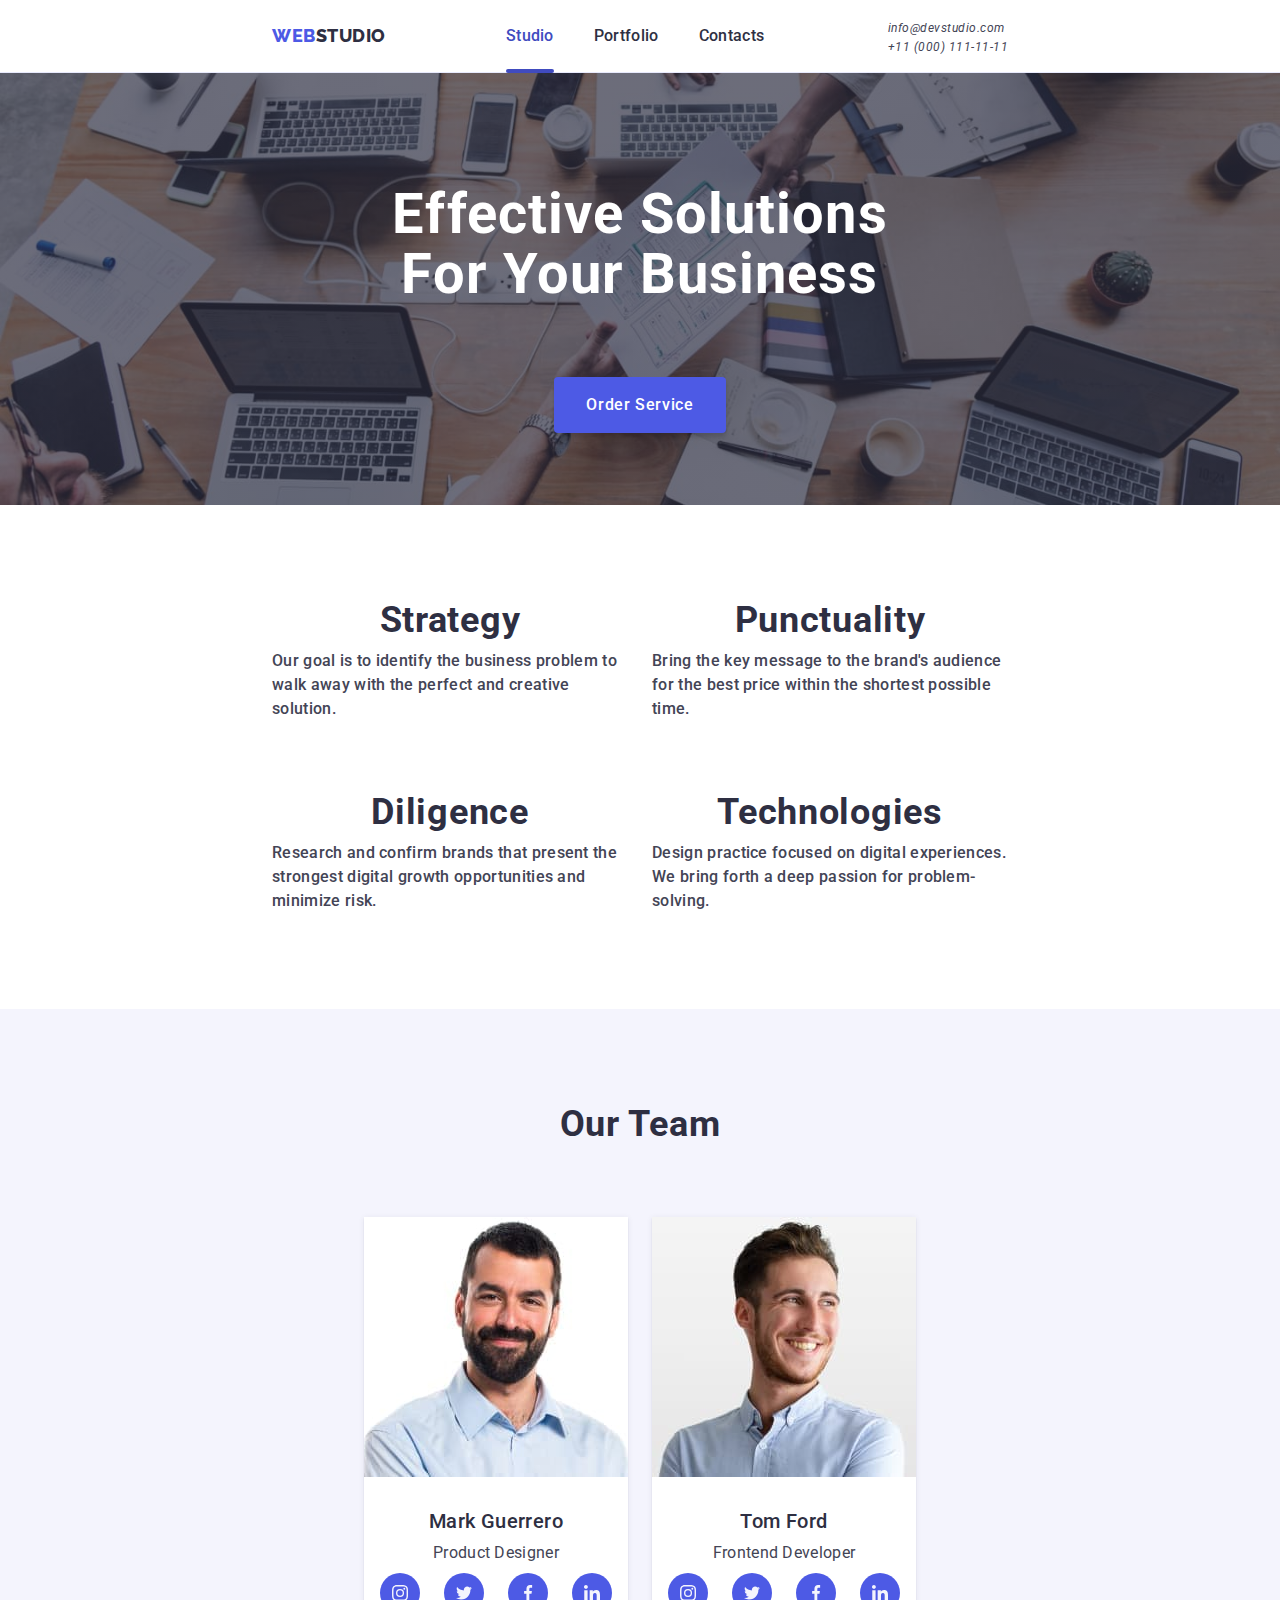
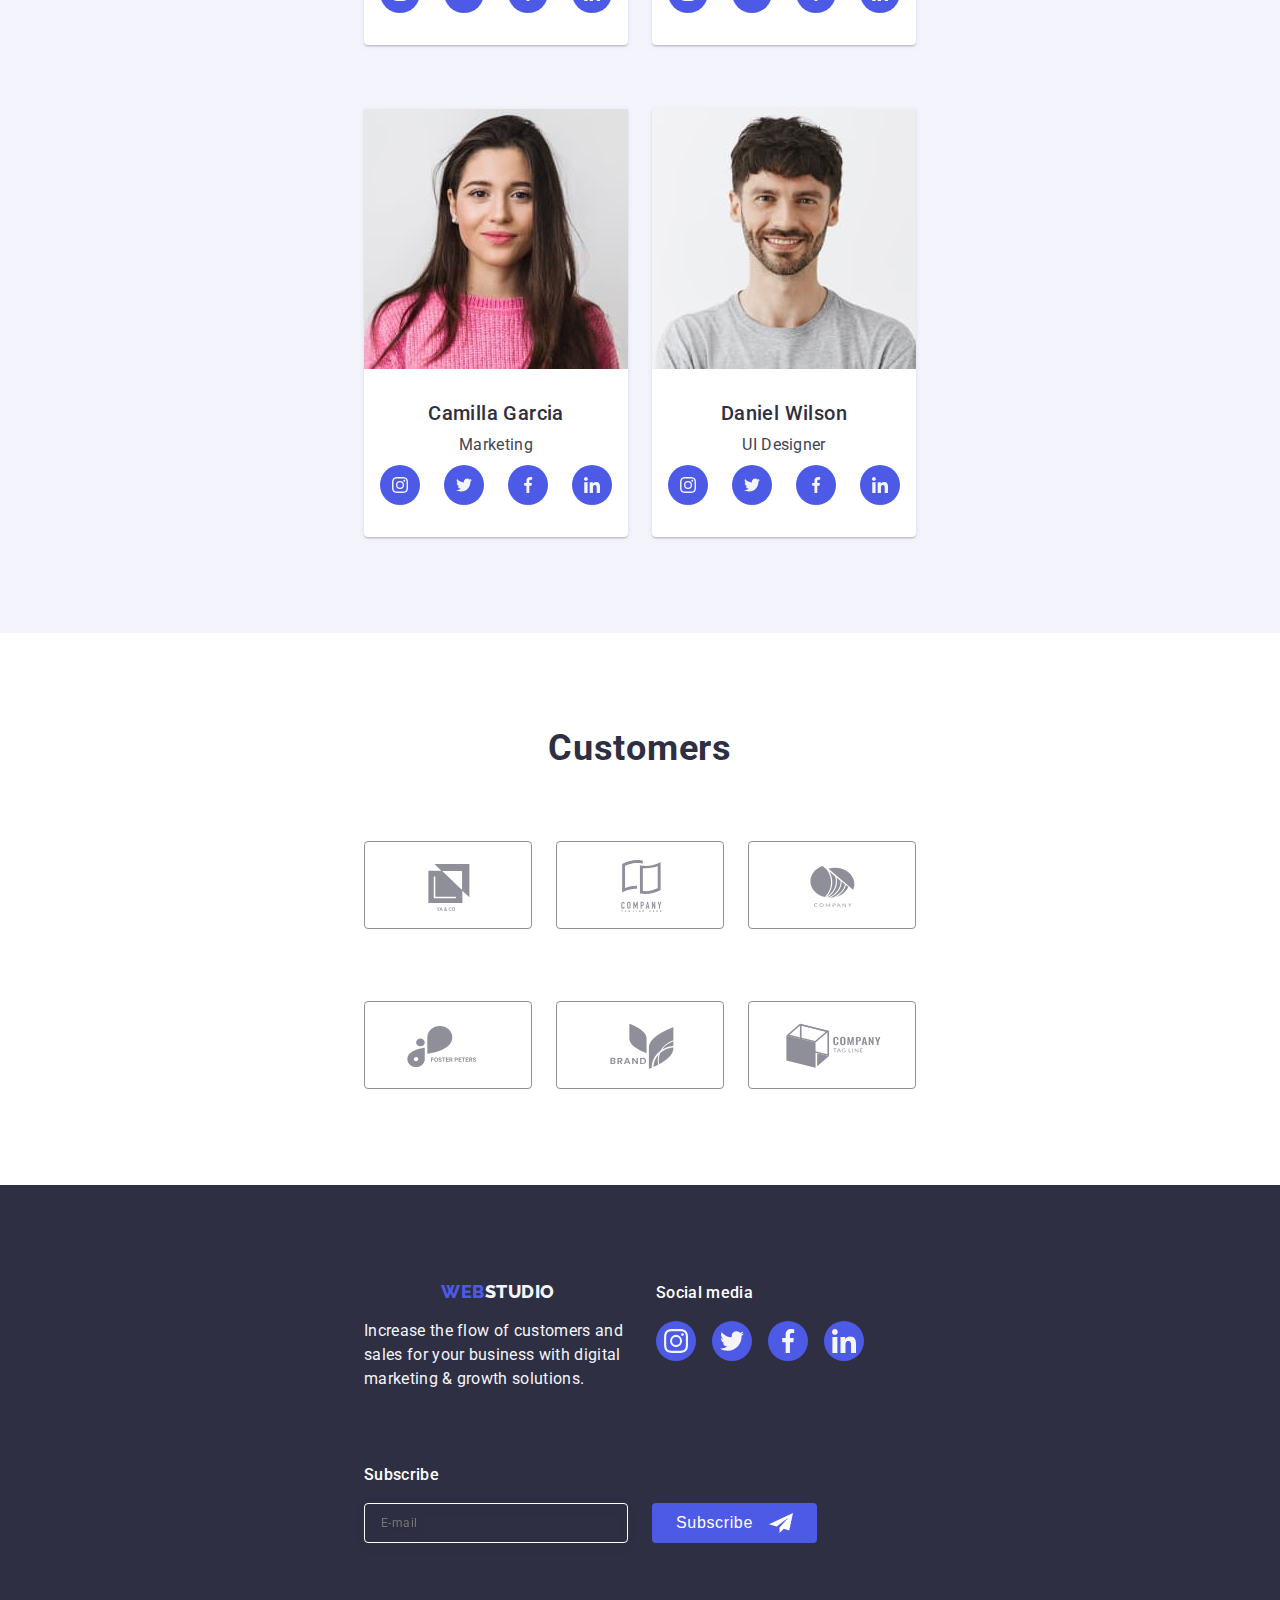
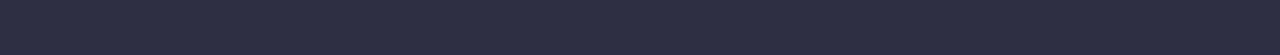
==== commit 1a3dfc75: "tablet-save" ====
--- a/index.html
+++ b/index.html
@@ -39,7 +39,7 @@
             aria-controls="mobile-menu"
           >
             <svg class="nav-btn-svg" width="32" height="22">
-              <use href="./images/icons.svg#icon-hamburger"></use>
+              <use href="./images/icons.svg#icon-hamburger-converted"></use>
             </svg>
           </button>
           <div class="mobile-menu js-menu-container is-open">
@@ -68,7 +68,7 @@
               </nav>
               <address class="contacts-menu">
                 <ul class="list-contacts-menu">
-                  <li>
+                  <li class="contacts-item">
                     <a
                       class="link-contacts-menu address"
                       href="tel:+110001111111"
@@ -86,7 +86,7 @@
                 <ul class="soc-list">
                   <li class="soc-item">
                     <a href="" class="soc-link"
-                      ><svg class="svg-soc" width="24" height="24">
+                      ><svg class="svg-soc">
                         <use
                           href="./images/icons.svg#icon-instagram"
                         ></use></svg
@@ -94,19 +94,19 @@
                   </li>
                   <li class="soc-item">
                     <a href="" class="soc-link"
-                      ><svg class="svg-soc" width="24" height="24">
+                      ><svg class="svg-soc">
                         <use href="./images/icons.svg#icon-twitter"></use></svg
                     ></a>
                   </li>
                   <li class="soc-item">
                     <a href="" class="soc-link"
-                      ><svg class="svg-soc" width="24" height="24">
+                      ><svg class="svg-soc">
                         <use href="./images/icons.svg#icon-facebook"></use></svg
                     ></a>
                   </li>
                   <li class="soc-item">
                     <a href="" class="soc-link"
-                      ><svg class="svg-soc" width="24" height="24">
+                      ><svg class="svg-soc">
                         <use href="./images/icons.svg#icon-linkedin"></use></svg
                     ></a>
                   </li>
@@ -452,10 +452,13 @@
 
     <footer class="page-footer">
       <div class="footer-container container">
-        <div class="footer-container-box-logo">
-          <a href="./index.html" class="footer-logo link"
-            >Web<span class="footer-accent">Studio</span></a
-          >
+        <div class="footer-container-logo">
+          <div class="footer-container-box-logo">
+            <a href="./index.html" class="footer-logo link"
+              >Web<span class="footer-accent">Studio</span></a
+            >
+          </div>
+
           <p class="footer-text">
             Increase the flow of customers and sales for your business with
             digital marketing & growth solutions.
--- a/css/styles.css
+++ b/css/styles.css
@@ -61,6 +61,7 @@
 }
 
 /* ------------------------Mobile First----------------------- */
+
 .header {
   border-bottom: 1px solid var(--active-color);
   box-shadow: 0px 2px 1px rgba(46, 47, 66, 0.08),
@@ -100,6 +101,17 @@
   border: none;
   padding: 0;
   background-color: transparent;
+  display: flex;
+  align-items: center;
+  margin-left: auto;
+}
+
+.nav-list {
+  display: none;
+}
+
+.contacts {
+  display: none;
 }
 
 .mobile-menu {
@@ -137,7 +149,8 @@
   position: absolute;
   top: 50%;
   left: 50%;
-  min-width: 428px;
+  width: 100%;
+  height: 100%;
   transform: translate(-50%, -50%) scale(1);
   background-color: #fcfcfc;
   box-shadow: 0px 2px 1px rgba(46, 47, 66, 0.08),
@@ -151,7 +164,7 @@
 .nav-list-menu {
   display: flex;
   flex-direction: column;
-  margin-bottom: 284px;
+  margin-bottom: auto;
   gap: 40px;
 }
 
@@ -168,11 +181,16 @@
   color: var(--link-underline);
 }
 
+.contacts-menu {
+  margin-top: auto;
+}
+
 .list-contacts-menu {
-  display: flex;
-  flex-direction: column;
-  gap: 40px;
   margin-bottom: 48px;
+}
+
+.contacts-item {
+  margin-bottom: 40px;
 }
 
 .link-contacts-menu {
@@ -212,12 +230,9 @@
   align-items: center;
 }
 
-.nav-list {
-  display: none;
-}
-
-.contacts {
-  display: none;
+.svg-soc {
+  max-width: 24px;
+  max-height: 24px;
 }
 
 /* -------------------------hero---------------------- */
@@ -280,10 +295,8 @@
   padding: 96px 0;
 }
 
-.list-advice {
-  display: flex;
-  gap: 72px;
-  flex-direction: column;
+.item-advice:not(:last-child) {
+  margin-bottom: 72px;
 }
 
 .svg-advice {
@@ -306,15 +319,14 @@
   font-size: 16px;
   line-height: 1.5;
   letter-spacing: 0.02em;
-  text-align: center;
-}
-
-/* ------------------------section2------------------ */
+}
+
+/* ------------------------section3------------------ */
 .device {
   display: none;
 }
 
-/* ------------------------section3------------------ */
+/* ------------------------section4------------------ */
 .section-team {
   padding: 96px 0;
   background-color: var(--light-mode-background);
@@ -328,14 +340,6 @@
   letter-spacing: 0.02em;
   text-transform: capitalize;
   margin-bottom: 72px;
-}
-
-.list-team {
-  display: flex;
-  justify-content: center;
-  align-items: center;
-  flex-direction: column;
-  gap: 72px;
 }
 
 .team-item {
@@ -343,6 +347,12 @@
   box-shadow: 0px 1px 6px rgba(46, 47, 66, 0.08),
     0px 1px 1px rgba(46, 47, 66, 0.16), 0px 2px 1px rgba(46, 47, 66, 0.08);
   border-radius: 0px 0px 4px 4px;
+  width: 264px;
+  margin: 0 auto;
+}
+
+.team-item:not(:last-child) {
+  margin-bottom: 72px;
 }
 
 .container-team {
@@ -395,7 +405,7 @@
   align-items: center;
 }
 
-/* ------------------------section4------------------ */
+/* ------------------------section5------------------ */
 
 .section-customers {
   padding: 96px 0;
@@ -447,20 +457,13 @@
   padding: 96px 0;
 }
 
-.footer-container {
-  display: flex;
-  flex-direction: column;
-  justify-content: center;
-  align-items: center;
-  gap: 72px;
+.footer-container-logo {
+  margin-bottom: 72px;
 }
 
 .footer-container-box-logo {
-  display: flex;
-  flex-direction: column;
-  align-items: center;
-  justify-content: center;
-  gap: 16px;
+  margin-bottom: 17px;
+  text-align: center;
 }
 
 .footer-logo {
@@ -471,29 +474,26 @@
   font-size: 18px;
   line-height: 1.17;
   letter-spacing: 0.03em;
-  margin-bottom: 16px;
   font-weight: 800;
-  margin-bottom: 17px;
 }
 
 .footer-accent {
   color: var(--light-mode-background);
 }
 
-.footer-container-box {
-  display: flex;
-  flex-direction: column;
-  justify-content: center;
-  align-items: center;
-  gap: 16px;
-}
-
 .footer-text {
   font-size: 16px;
   line-height: 1.5;
   letter-spacing: 0.02em;
   color: var(--light-mode-background);
   width: 268px;
+  text-align: start;
+  margin: 0 auto;
+}
+
+.footer-container-box {
+  text-align: center;
+  margin-bottom: 72px;
 }
 
 .footer-container-text {
@@ -502,10 +502,13 @@
   line-height: 1.5;
   letter-spacing: 0.02em;
   color: var(--text-white-color);
+  margin-bottom: 16px;
 }
 
 .footer-list {
   display: flex;
+  justify-content: center;
+  align-items: center;
   gap: 16px;
 }
 
@@ -522,7 +525,8 @@
   display: flex;
   justify-content: center;
   align-items: center;
-  margin-right: 80px;
+
+  margin: 0 auto;
 }
 
 .footer-svg {
@@ -530,23 +534,11 @@
 }
 
 .footer-form-box {
-  display: flex;
-  flex-direction: column;
-  justify-content: center;
-  align-items: center;
-  gap: 16px;
   width: 100%;
+  text-align: center;
 }
 
 .footer-form {
-  display: flex;
-  flex-direction: column;
-  align-items: center;
-  gap: 16px;
-  width: 100%;
-}
-
-.footer-form-label {
   width: 100%;
 }
 
@@ -562,6 +554,7 @@
   line-height: 1.5;
   width: 100%;
   height: 40px;
+  margin-bottom: 16px;
   filter: drop-shadow(0px 4px 4px rgba(0, 0, 0, 0.15));
 }
 
@@ -582,11 +575,208 @@
   line-height: 1.5;
   border: none;
   cursor: pointer;
+  margin: 0 auto;
 }
 
 .footer-button-svg {
   margin-left: 16px;
 }
+
+@media (max-width: 427px) {
+  .link-contacts-menu {
+    font-weight: 500;
+    font-size: 24px;
+  }
+  .soc-list {
+    gap: 26px;
+  }
+}
+
+/* ------------------------Tablet-------------------- */
+
+@media screen and (min-width: 768px) {
+  /* -----------------------header------------------------- */
+  .container {
+    min-width: 768px;
+    margin: 0 auto;
+    padding: 0 16px;
+  }
+
+  .header-container {
+    display: flex;
+    align-items: center;
+  }
+
+  .logo {
+    margin-right: 120px;
+  }
+
+  .nav-list {
+    display: flex;
+    gap: 40px;
+  }
+
+  .heder-nav-list-item {
+    display: block;
+    padding: 24px 0;
+    letter-spacing: 0.02em;
+    line-height: 1.5;
+    font-weight: 500;
+    font-size: 16px;
+    text-decoration: none;
+    color: var(--navigate-text);
+  }
+
+  .nav-list-link-studio-active {
+    color: var(--link-underline);
+    position: relative;
+  }
+
+  .nav-list-link-portfolio-active {
+    color: var(--link-underline);
+    position: relative;
+  }
+
+  .emphasis::after {
+    display: block;
+    content: "";
+    position: absolute;
+    left: 0;
+    bottom: -1px;
+    background-color: var(--link-underline);
+    display: block;
+    border-radius: 2px;
+    height: 4px;
+    width: 100%;
+  }
+
+  .contacts {
+    display: block;
+    margin-left: auto;
+  }
+
+  .list-contacts {
+    display: flex;
+    flex-direction: column;
+  }
+
+  .link-contacts {
+    font-weight: 400;
+    font-size: 12px;
+    line-height: 1.17;
+    letter-spacing: 0.04em;
+    color: var(--default-text);
+  }
+
+  .nav-btn {
+    display: none;
+  }
+
+  .js-menu-container {
+    display: none;
+  }
+
+  .backdrop > .modal {
+    width: 408px;
+  }
+
+  /* -----------------------hero-------------------- */
+  .hero-title {
+    font-size: 56px;
+    line-height: 1.07;
+    color: var(--text-white-color);
+    text-align: center;
+    letter-spacing: 0.02em;
+    max-width: 496px;
+    text-align: center;
+    margin-left: auto;
+    margin-right: auto;
+  }
+  /* --------------------section2--------------- */
+  .list-advice {
+    display: flex;
+    flex-wrap: wrap;
+    column-gap: 24px;
+    row-gap: 72px;
+  }
+
+  .list-advice > .item-advice {
+    width: calc((100% - 24px) / 2);
+    margin: 0;
+  }
+
+  .list-text {
+    width: 356px;
+  }
+
+  /* -------------------section4-------------- */
+
+  .list-team {
+    display: flex;
+    flex-wrap: wrap;
+    column-gap: 24px;
+    row-gap: 64px;
+    justify-content: center;
+    align-items: center;
+  }
+
+  .list-team > .team-item {
+    margin: 0;
+  }
+
+  /* -------------------section5--------------- */
+
+  .customers-list {
+    column-gap: 24px;
+  }
+
+  .customers-item {
+    width: calc((100% - 48px) / 3);
+    max-width: 168px;
+  }
+
+  /* -----------------footer------------------- */
+  .footer-container {
+    display: flex;
+    flex-wrap: wrap;
+    column-gap: 24px;
+    row-gap: 72px;
+    padding: 0 108px;
+  }
+
+  .footer-container-logo {
+    margin: 0;
+  }
+
+  .footer-container-box {
+    margin: 0;
+  }
+
+  .footer-container-text {
+    text-align: start;
+  }
+
+  .footer-form-box {
+    display: flex;
+    flex-direction: column;
+    width: 453px;
+  }
+
+  .footer-form {
+    display: flex;
+
+    gap: 24px;
+  }
+
+  .footer-form-input {
+    width: 264px;
+  }
+
+  .footer-form-button {
+    margin: 0;
+  }
+}
+
 /* ------------------------header-------------------- */
 /* 
 .header {
@@ -723,7 +913,7 @@
 
 /* ------------------------section1----------------------- */
 
-/* .page {
+/* .hero {
   background-image: linear-gradient(
       to bottom,
       var(--hero-background),
@@ -739,7 +929,7 @@
   background-size: cover;
 }
 
-.page-title {
+.hero-title {
   font-size: 56px;
   line-height: 1.07;
   color: var(--text-white-color);
@@ -751,7 +941,7 @@
   margin-right: auto;
 }
 
-.page-button {
+.hero-button {
   display: block;
   border: none;
   font-family: "Roboto", sans-serif;
@@ -1146,8 +1336,8 @@
   position: absolute;
   top: 50%;
   left: 50%;
-  width: 408px;
-  min-height: 584px;
+  width: 382px;
+  max-height: 584px;
   transform: translate(-50%, -50%) scale(1);
   background-color: #fcfcfc;
   transition: transform 250ms cubic-bezier(0.4, 0, 0.2, 1);
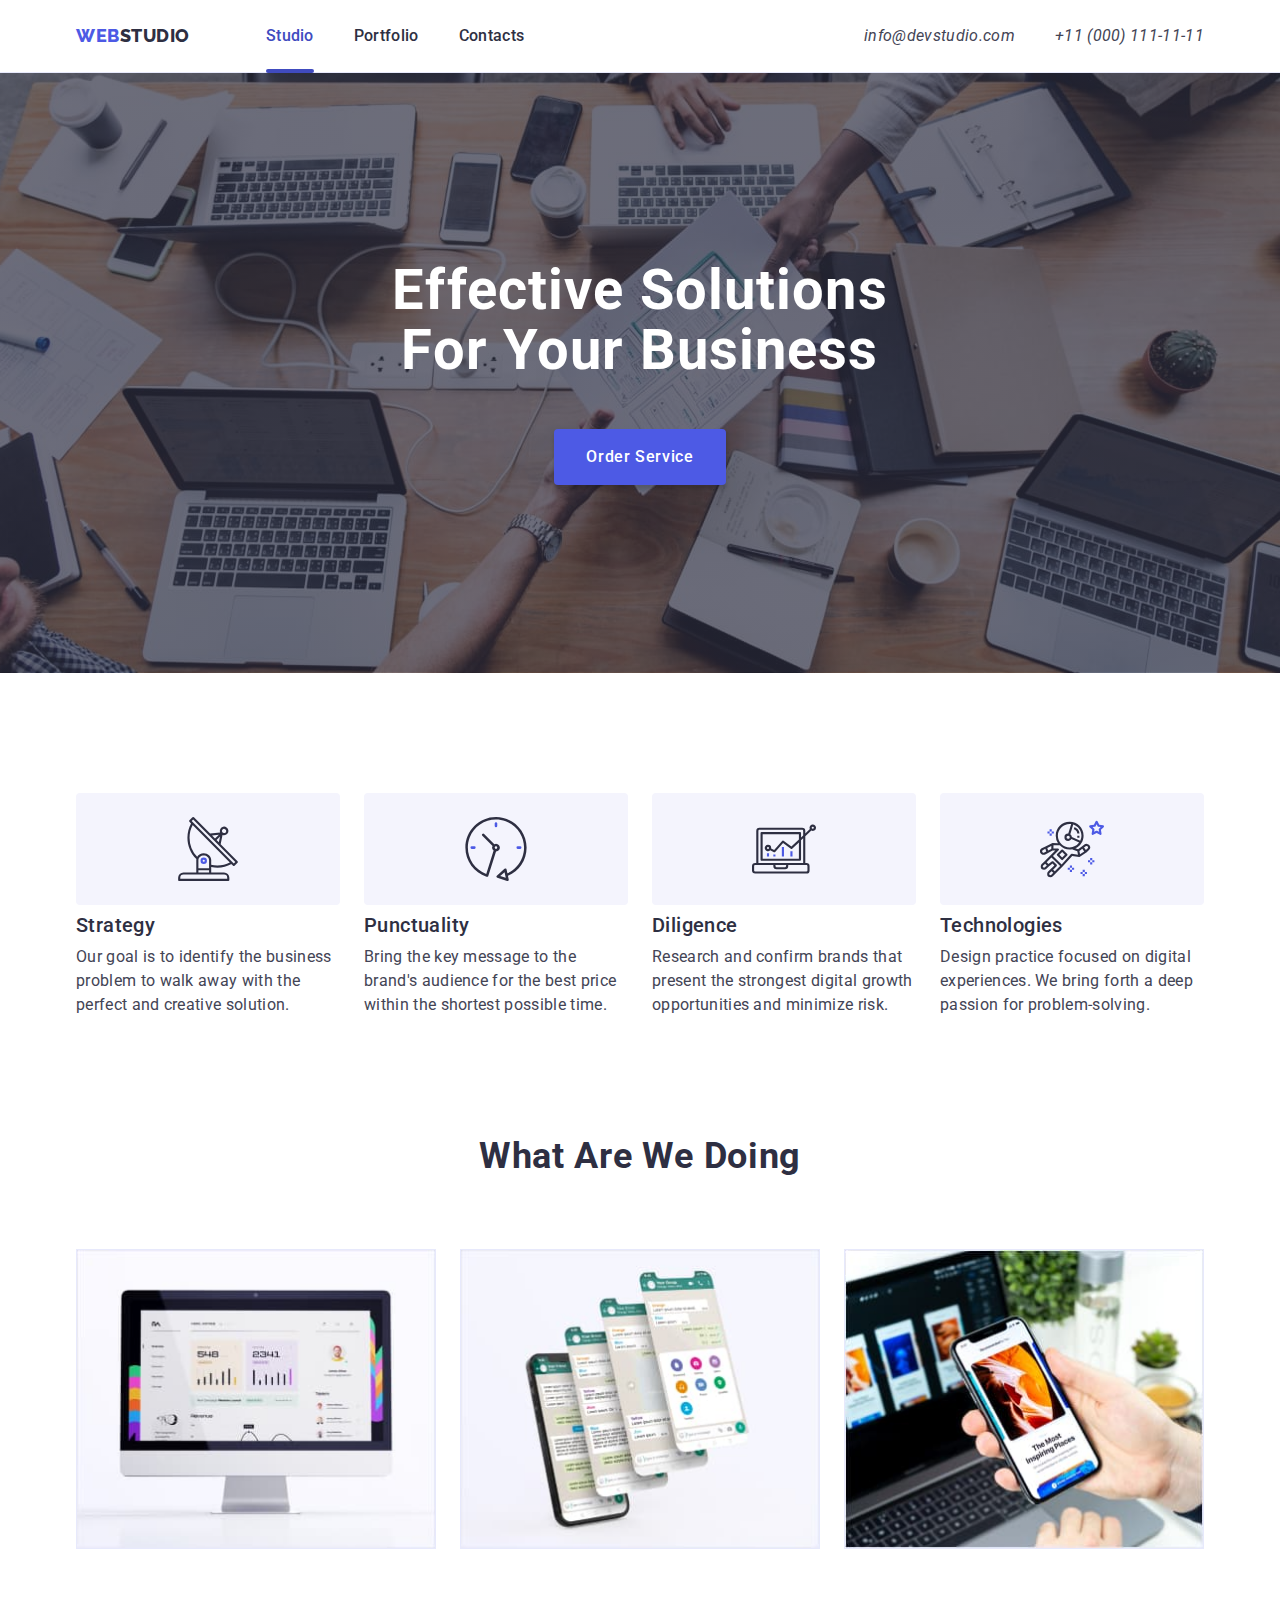
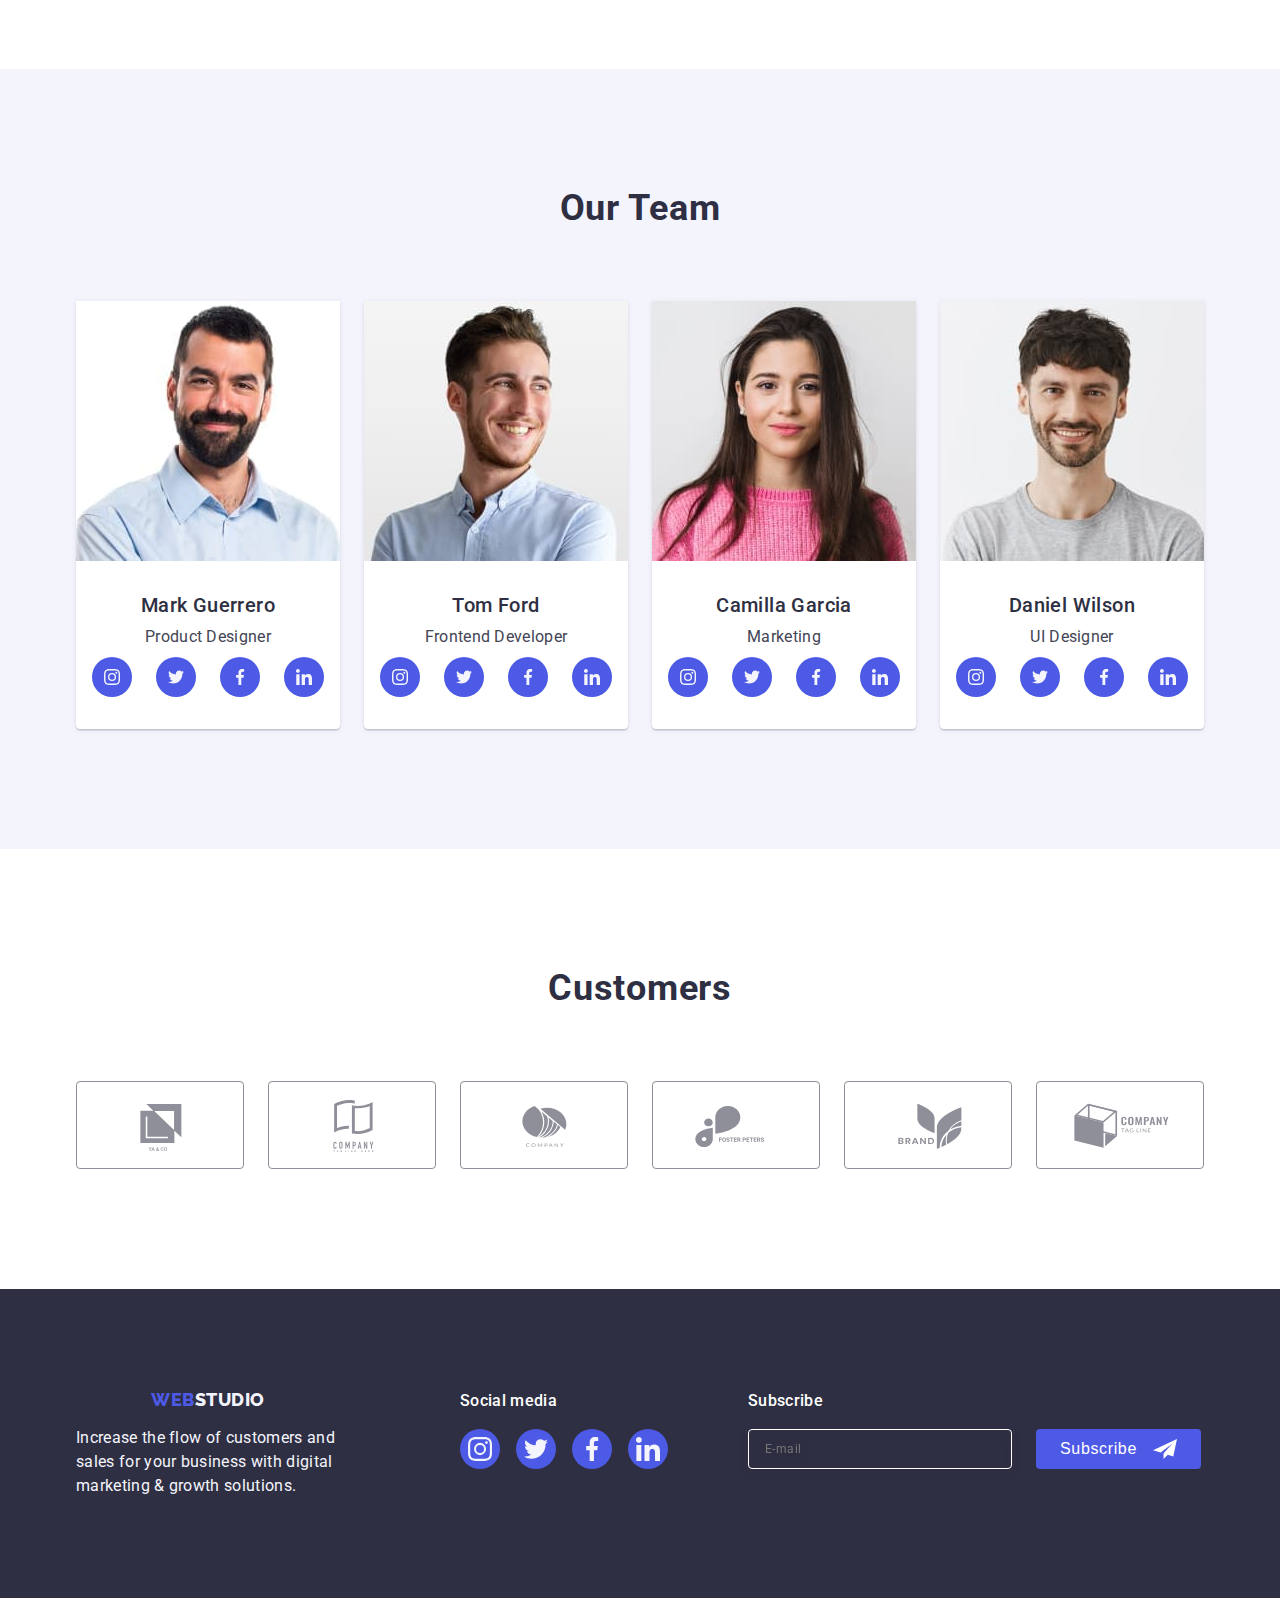
==== commit 86711a97: "save6" ====
--- a/index.html
+++ b/index.html
@@ -36,13 +36,15 @@
             class="nav-btn js-open-menu"
             type="button"
             aria-expanded="false"
-            aria-controls="mobile-menu"
           >
             <svg class="nav-btn-svg" width="32" height="22">
               <use href="./images/icons.svg#icon-hamburger-converted"></use>
             </svg>
           </button>
-          <div class="mobile-menu js-menu-container is-open">
+          <div
+            class="mobile-menu js-menu-container is-open"
+            aria-controls="mobile-menu"
+          >
             <div class="mobile-menu-box">
               <button type="button" class="menu-button js-close-menu">
                 <svg class="button-svg" width="8" height="8">
--- a/css/styles.css
+++ b/css/styles.css
@@ -245,7 +245,6 @@
     ),
     url(../images/people-office.jpg);
   min-width: 320px;
-  height: 432px;
   background-repeat: no-repeat;
   background-position: center;
   margin-left: auto;
@@ -411,7 +410,7 @@
   padding: 96px 0;
 }
 
-.section-title {
+/* .section-title {
   font-weight: 700;
   font-size: 36px;
   line-height: 1.11;
@@ -419,7 +418,7 @@
   letter-spacing: 0.02em;
   text-transform: capitalize;
   color: var(--navigate-text);
-}
+} */
 
 .customers-list {
   display: flex;
@@ -462,7 +461,7 @@
 }
 
 .footer-container-box-logo {
-  margin-bottom: 17px;
+  margin-bottom: 16px;
   text-align: center;
 }
 
@@ -692,6 +691,10 @@
     margin-left: auto;
     margin-right: auto;
   }
+
+  .hero-btn {
+    margin-top: 36px;
+  }
   /* --------------------section2--------------- */
   .list-advice {
     display: flex;
@@ -777,416 +780,286 @@
   }
 }
 
-/* ------------------------header-------------------- */
+@media screen and (min-width: 1158px) {
+  /* ------------------------header-------------------- */
+  .container {
+    min-width: 1158px;
+    margin: 0 auto;
+    padding: 0 15px;
+  }
+
+  .header-container {
+    display: flex;
+    justify-content: space-between;
+    align-items: center;
+  }
+
+  .nav-page > .logo {
+    margin-right: 76px;
+  }
+
+  .logo:active {
+    color: var(--active-color);
+  }
+
+  .accent:active {
+    color: var(--active-color);
+  }
+
+  /* --------------------navigation------------------- */
+
+  .heder-nav-list-item.link-focus:hover,
+  .heder-nav-list-item.link-focus:focus {
+    color: var(--button-color);
+  }
+
+  .nav-list-link-studio-active {
+    transition: color 250ms cubic-bezier(0.4, 0, 0.2, 1);
+  }
+
+  .nav-list-link-portfolio-active {
+    transition: color 250ms cubic-bezier(0.4, 0, 0.2, 1);
+  }
+
+  /* ---------------------contacts------------------ */
+  .list-contacts {
+    display: flex;
+    gap: 40px;
+    flex-direction: row;
+  }
+
+  .link-contacts {
+    font-size: 16px;
+    line-height: 1.5;
+    font-weight: 400;
+    letter-spacing: 0.02em;
+    transition: color 250ms cubic-bezier(0.4, 0, 0.2, 1);
+  }
+
+  .link-contacts:hover,
+  .link-contacts:focus {
+    color: var(--button-color);
+  }
+
+  .list-contacts:active {
+    color: var(--active-color);
+  }
+  /* ------------------------hero----------------------- */
+  .hero {
+    padding: 188px 0;
+    max-width: 1440px;
+  }
+
+  .hero-btn {
+    margin-top: 48px;
+    transition: background-color 250ms cubic-bezier(0.4, 0, 0.2, 1);
+  }
+
+  .hero-btn:hover,
+  .hero-btn:focus {
+    background-color: var(--button-color);
+    color: var(--text-white-color);
+  }
+
+  /* ---------------------section2----------------- */
+  .advice {
+    padding: 120px 0;
+  }
+
+  .list-advice {
+    display: flex;
+    justify-content: space-between;
+    gap: 24px;
+  }
+
+  .list-advice > .item-advice {
+    width: calc((100% - 72px) / 4);
+  }
+
+  .advice-box-svg {
+    display: flex;
+    justify-content: center;
+    align-items: center;
+    margin-bottom: 8px;
+    width: 264px;
+    height: 112px;
+    background-color: var(--light-mode-background);
+    border-radius: 4px;
+  }
+
+  .list-title {
+    font-weight: 500;
+    font-size: 20px;
+    line-height: 1.2;
+    color: var(--navigate-text);
+    letter-spacing: 0.02em;
+    margin-bottom: 8px;
+    text-align: start;
+  }
+
+  .list-text {
+    letter-spacing: 0.02em;
+    font-size: 16px;
+    line-height: 1.5;
+    width: 264px;
+    font-weight: 400;
+  }
+
+  .svg-advice {
+    display: block;
+  }
+
+  /* -------------------section3------------------ */
+
+  .device {
+    padding-bottom: 120px;
+    display: block;
+  }
+
+  .section-title {
+    text-align: center;
+    letter-spacing: 0.02em;
+    text-transform: capitalize;
+    font-size: 36px;
+    line-height: 1.11;
+    color: var(--navigate-text);
+    margin-bottom: 72px;
+  }
+
+  .list-device {
+    display: flex;
+    gap: 24px;
+  }
+
+  .item-device {
+    width: calc((100%-48px) / 3);
+  }
+
+  .device-img {
+    border: 1px solid var(--active-color);
+  }
+
+  /* -------------------section4------------------ */
+
+  .section-team {
+    padding: 120px 0;
+  }
+
+  .team-soc-link {
+    transition: background-color 250ms cubic-bezier(0.4, 0, 0.2, 1);
+  }
+
+  .team-soc-link:hover,
+  .team-soc-link:focus {
+    background-color: var(--social-hover);
+  }
+
+  .svg-team-soc {
+    fill: var(--social-icon);
+  }
+
+  /* ------------------------section5------------------- */
+  .section-customers {
+    padding: 120px 0;
+  }
+  .customers-item {
+    display: inline-block;
+    width: calc((100% - 120px) / 6);
+    height: 88px;
+  }
+
+  .customers-item-link {
+    transition: border-color 250ms cubic-bezier(0.4, 0, 0.2, 1),
+      color 250ms cubic-bezier(0.4, 0, 0.2, 1);
+  }
+
+  .customers-item-link:hover,
+  .customers-item-link:focus {
+    border: 1px solid var(--customers-hover);
+    color: var(--customers-hover);
+  }
+
+  .customers-svg {
+    fill: currentColor;
+  }
+
+  /* ------------------------footer----------------- */
+  .page-footer {
+    padding: 100px 0;
+    display: flex;
+  }
+
+  .footer-text {
+    max-width: 264px;
+  }
+
+  .footer-container {
+    display: flex;
+    align-items: baseline;
+    gap: 0;
+  }
+
+  .footer-logo:active {
+    color: var(--active-color);
+  }
+
+  .footer-accent:hover,
+  .footer-accent:focus {
+    color: var(--link-focused);
+  }
+
+  .footer-accent:active {
+    color: var(--active-color);
+  }
+
+  .footer-container-logo {
+    margin-right: 120px;
+  }
+
+  .footer-container-box {
+    margin-right: 80px;
+  }
+
+  .footer-item-link {
+    transition: background-color 250ms cubic-bezier(0.4, 0, 0.2, 1);
+  }
+
+  .footer-item-link:hover,
+  .footer-item-link:focus {
+    background-color: var(--footer-link-hover);
+  }
+
+  .footer-svg {
+    fill: var(--social-icon);
+  }
+
+  .footer-form {
+    display: flex;
+    gap: 24px;
+  }
+
+  .footer-form-input {
+    transition: background-color 250ms cubic-bezier(0.4, 0, 0.2, 1);
+  }
+
+  .footer-form-button {
+    transition: background-color 250ms cubic-bezier(0.4, 0, 0.2, 1);
+  }
+
+  .footer-form-button:hover,
+  .footer-form-button:focus {
+    background-color: var(--button-color);
+    color: var(--text-white-color);
+  }
+
+  .footer-button-svg {
+    margin-left: 16px;
+  }
+}
+
+/* ------------------------footer----------------- */
+
 /* 
-.header {
-  border-bottom: 1px solid var(--active-color);
-  box-shadow: 0px 2px 1px rgba(46, 47, 66, 0.08),
-    0px 1px 1px rgba(46, 47, 66, 0.16), 0px 1px 6px rgba(46, 47, 66, 0.08);
-}
-
-.header-container {
-  display: flex;
-  justify-content: space-between;
-  align-items: center;
-}
-
-.container {
-  width: 1158px;
-  margin: 0 auto;
-  padding: 0 15px;
-}
-
-.nav-page {
-  display: flex;
-  align-items: center;
-}
-
-.logo {
-  font-family: "Raleway", sans-serif;
-  font-weight: 800;
-  text-transform: uppercase;
-  color: var(--link-focused);
-  text-decoration: none;
-  font-size: 18px;
-  line-height: 1.17;
-  letter-spacing: 0.03em;
-  display: inline-block;
-  margin-right: 76px;
-}
-
-.logo.link {
-  text-decoration: none;
-}
-
-.logo:active {
-  color: var(--active-color);
-}
-
-.accent {
-  color: var(--navigate-text);
-}
-
-.accent:active {
-  color: var(--active-color);
-} */
-
-/* --------------------navigation------------------- */
-
-/* .nav-list {
-  display: flex;
-  gap: 40px;
-}
-
-.heder-nav-list-item {
-  display: block;
-  padding: 24px 0;
-  letter-spacing: 0.02em;
-  line-height: 1.5;
-  font-weight: 500;
-  text-decoration: none;
-  color: var(--navigate-text);
-}
-
-.heder-nav-list-item.link-focus:hover,
-.heder-nav-list-item.link-focus:focus {
-  color: var(--button-color);
-}
-
-.nav-list-link-studio-active {
-  color: var(--link-underline);
-  position: relative;
-  transition: color 250ms cubic-bezier(0.4, 0, 0.2, 1);
-}
-
-.emphasis::after {
-  display: block;
-  content: "";
-  position: absolute;
-  left: 0;
-  bottom: -1px;
-  background-color: var(--link-underline);
-  display: block;
-  border-radius: 2px;
-  height: 4px;
-  width: 100%;
-}
-
-.nav-list-link-portfolio-active {
-  color: var(--link-underline);
-  position: relative;
-  transition: color 250ms cubic-bezier(0.4, 0, 0.2, 1);
-} */
-
-/* ---------------------contacts------------------ */
-
-/* .contacts {
-  font-style: normal;
-}
-
-.list-contacts {
-  display: flex;
-  gap: 40px;
-}
-
-.link-contacts {
-  font-size: 16px;
-  line-height: 1.5;
-  font-weight: 400;
-  letter-spacing: 0.02em;
-  transition: color 250ms cubic-bezier(0.4, 0, 0.2, 1);
-}
-
-.link-contacts.address {
-  color: var(--default-text);
-  text-decoration: none;
-}
-
-.list-contacts .link-contacts.address:hover,
-.list-contacts.link-contacts.address:focus {
-  color: var(--button-color);
-}
-
-.list-contacts .link:active {
-  color: var(--active-color);
-} */
-
-/* ------------------------section1----------------------- */
-
-/* .hero {
-  background-image: linear-gradient(
-      to bottom,
-      var(--hero-background),
-      var(--hero-background)
-    ),
-    url(../images/people-office.jpg);
-  max-width: 1440px;
-  background-repeat: no-repeat;
-  background-position: center;
-  padding: 188px 0;
-  margin-left: auto;
-  margin-right: auto;
-  background-size: cover;
-}
-
-.hero-title {
-  font-size: 56px;
-  line-height: 1.07;
-  color: var(--text-white-color);
-  text-align: center;
-  letter-spacing: 0.02em;
-  max-width: 496px;
-  text-align: center;
-  margin-left: auto;
-  margin-right: auto;
-}
-
-.hero-button {
-  display: block;
-  border: none;
-  font-family: "Roboto", sans-serif;
-  font-weight: 500;
-  letter-spacing: 0.04em;
-  cursor: pointer;
-  background-color: var(--link-focused);
-  box-shadow: 0px 4px 4px rgba(0, 0, 0, 0.15);
-  border-radius: 4px;
-  color: var(--text-white-color);
-  font-size: 16px;
-  line-height: 1.5;
-  min-width: 169px;
-  height: 56px;
-  margin-top: 48px;
-  padding: 16px 32px;
-  margin-left: auto;
-  margin-right: auto;
-  text-align: center;
-  transition: background-color 250ms cubic-bezier(0.4, 0, 0.2, 1);
-}
-
-.page-button:hover,
-.page-button:focus {
-  background-color: var(--button-color);
-  color: var(--text-white-color);
-} */
-
-/* ---------------------section2----------------- */
-
-/* .advice {
-  padding: 120px 0;
-}
-
-.list-advice {
-  display: flex;
-  justify-content: space-between;
-  gap: 24px;
-}
-
-.item-advice {
-  width: calc((100%-72px) / 4);
-}
-
-.advice-box-svg {
-  display: flex;
-  justify-content: center;
-  align-items: center;
-  margin-bottom: 8px;
-  width: 264px;
-  height: 112px;
-  background-color: var(--light-mode-background);
-  border-radius: 4px;
-}
-
-.list-title {
-  font-weight: 500;
-  font-size: 20px;
-  line-height: 1.2;
-  color: var(--navigate-text);
-  letter-spacing: 0.02em;
-  margin-bottom: 8px;
-}
-
-.list-text {
-  letter-spacing: 0.02em;
-  font-size: 16px;
-  line-height: 1.5;
-  width: 264px;
-} */
-
-/* ---------------------------section3------------------- */
-
-/* .device {
-  padding-bottom: 120px;
-}
-
-.section-title {
-  text-align: center;
-  letter-spacing: 0.02em;
-  text-transform: capitalize;
-  font-size: 36px;
-  line-height: 1.11;
-  color: var(--navigate-text);
-  margin-bottom: 72px;
-}
-
-.list-device {
-  display: flex;
-  gap: 24px;
-}
-
-.item-device {
-  width: calc((100%-48px) / 3);
-}
-
-.device-img {
-  border: 1px solid var(--active-color);
-} */
-
-/* ------------------section4--------------------- */
-
-/* .section-team {
-  background-color: var(--light-mode-background);
-  padding: 120px 0;
-}
-
-.list-team {
-  display: flex;
-  gap: 24px;
-  justify-content: center;
-}
-
-.team-item {
-  background-color: var(--text-white-color);
-  box-shadow: 0px 1px 6px rgba(46, 47, 66, 0.08),
-    0px 1px 1px rgba(46, 47, 66, 0.16), 0px 2px 1px rgba(46, 47, 66, 0.08);
-  border-radius: 0px 0px 4px 4px;
-}
-
-.container-team {
-  padding: 32px 0;
-}
-
-.name-title {
-  font-weight: 500;
-  letter-spacing: 0.02em;
-  text-transform: capitalize;
-  color: var(--navigate-text);
-  font-size: 20px;
-  line-height: 1.2;
-  text-align: center;
-  margin-bottom: 8px;
-}
-
-.name-text {
-  letter-spacing: 0.02em;
-  font-size: 16px;
-  line-height: 1.5;
-  text-align: center;
-}
-
-.container-team-item {
-  display: flex;
-}
-
-.team-soc-list {
-  display: flex;
-  justify-content: center;
-  gap: 24px;
-  margin-top: 8px;
-}
-
-.team-soc-item {
-  width: 40px;
-  height: 40px;
-}
-
-.team-soc-link {
-  width: 100%;
-  height: 100%;
-  background-color: var(--social-link);
-  border-radius: 50%;
-  display: flex;
-  justify-content: center;
-  align-items: center;
-  transition: background-color 250ms cubic-bezier(0.4, 0, 0.2, 1);
-}
-
-.team-soc-link:hover,
-.team-soc-link:focus {
-  background-color: var(--social-hover);
-}
-
-.svg-team-soc {
-  fill: var(--social-icon);
-} */
-
-/* ------------------------section5------------------- */
-
-/* .section-customers {
-  padding-top: 120px;
-  padding-bottom: 120px;
-}
-
-.customers-list {
-  display: flex;
-  gap: 24px;
-  justify-content: center;
-}
-
-.customers-item {
-  display: inline-block;
-  width: calc((100% - 120px) / 6);
-  height: 88px;
-}
-
-.customers-item-link {
-  width: 100%;
-  height: 100%;
-  display: flex;
-  justify-content: center;
-  align-items: center;
-  border: 1px solid var(--border-customers);
-  color: var(--border-customers);
-  border-radius: 4px;
-  transition: border-color 250ms cubic-bezier(0.4, 0, 0.2, 1),
-    color 250ms cubic-bezier(0.4, 0, 0.2, 1);
-}
-
-.customers-item-link:hover,
-.customers-item-link:focus {
-  border: 1px solid var(--customers-hover);
-  color: var(--customers-hover);
-}
-
-.customers-svg {
-  fill: currentColor;
-} */
-
-/* ------------------------footer----------------- */
-
-/* .page-footer {
-  background-color: var(--navigate-text);
-  padding: 100px 0;
-  display: flex;
-}
-
-.footer-logo {
-  font-family: "Raleway", sans-serif;
-  font-weight: 800;
-  text-transform: uppercase;
-  color: var(--link-focused);
-  text-decoration: none;
-  font-size: 18px;
-  line-height: 1.17;
-  letter-spacing: 0.03em;
-  display: inline-block;
-  margin-bottom: 16px;
-}
-
-.footer-logo.link {
-  text-decoration: none;
-}
-
 .footer-logo:active {
   color: var(--active-color);
 }
@@ -1204,114 +1077,8 @@
   color: var(--active-color);
 }
 
-.footer-text {
-  color: var(--light-mode-background);
-  font-size: 16px;
-  line-height: 1.5;
-  max-width: 264px;
-}
-
-.footer-container {
-  display: flex;
-  align-items: baseline;
-}
-
-.footer-container-box {
-  margin-right: 120px;
-}
-
-.footer-list {
-  display: flex;
-  gap: 16px;
-}
-
-.footer-container-text {
-  font-weight: 500;
-  font-size: 16px;
-  line-height: 1.5;
-  letter-spacing: 0.02em;
-  margin-bottom: 16px;
-
-  color: var(--text-white-color);
-}
-
-.footer-item {
-  width: 40px;
-  height: 40px;
-}
-
-.footer-item-link {
-  width: 100%;
-  height: 100%;
-  background-color: var(--social-link);
-  border-radius: 50%;
-  display: flex;
-  justify-content: center;
-  align-items: center;
-  transition: background-color 250ms cubic-bezier(0.4, 0, 0.2, 1);
-  margin-right: 80px;
-}
-
-.footer-item-link:hover,
-.footer-item-link:focus {
-  background-color: var(--footer-link-hover);
-}
-
-.footer-svg {
-  fill: var(--social-icon);
-}
-
-.footer-form {
-  display: flex;
-  align-items: flex-end;
-  gap: 24px;
-}
-
-.footer-form-input {
-  display: block;
-  background-color: transparent;
-  border: 1px solid var(--text-white-color);
-  border-radius: 4px;
-  padding: 8px 16px;
-  color: var(--text-white-color);
-  letter-spacing: 0.04em;
-  font-size: 12px;
-  line-height: 1.5;
-  min-width: 264px;
-  height: 40px;
-  filter: drop-shadow(0px 4px 4px rgba(0, 0, 0, 0.15));
-  transition: background-color 250ms cubic-bezier(0.4, 0, 0.2, 1);
-}
-
-.footer-form-button {
-  display: flex;
-  flex-direction: row;
-  justify-content: center;
-  align-items: center;
-  min-width: 165px;
-  height: 40px;
-  font-weight: 500;
-  padding: 8px 24px;
-  border-radius: 4px;
-  background-color: var(--link-focused);
-  color: var(--text-white-color);
-  letter-spacing: 0.04em;
-  font-size: 16px;
-  line-height: 1.5;
-  transition: background-color 250ms cubic-bezier(0.4, 0, 0.2, 1);
-  border: none;
-  cursor: pointer;
-}
-
-.footer-form-button:hover,
-.footer-form-button:focus {
-  background-color: var(--button-color);
-  color: var(--text-white-color);
-}
-
-.footer-button-svg {
-  margin-left: 16px;
-} */
+
+ */
 
 /*---------------------backdrop-----------------  */
 
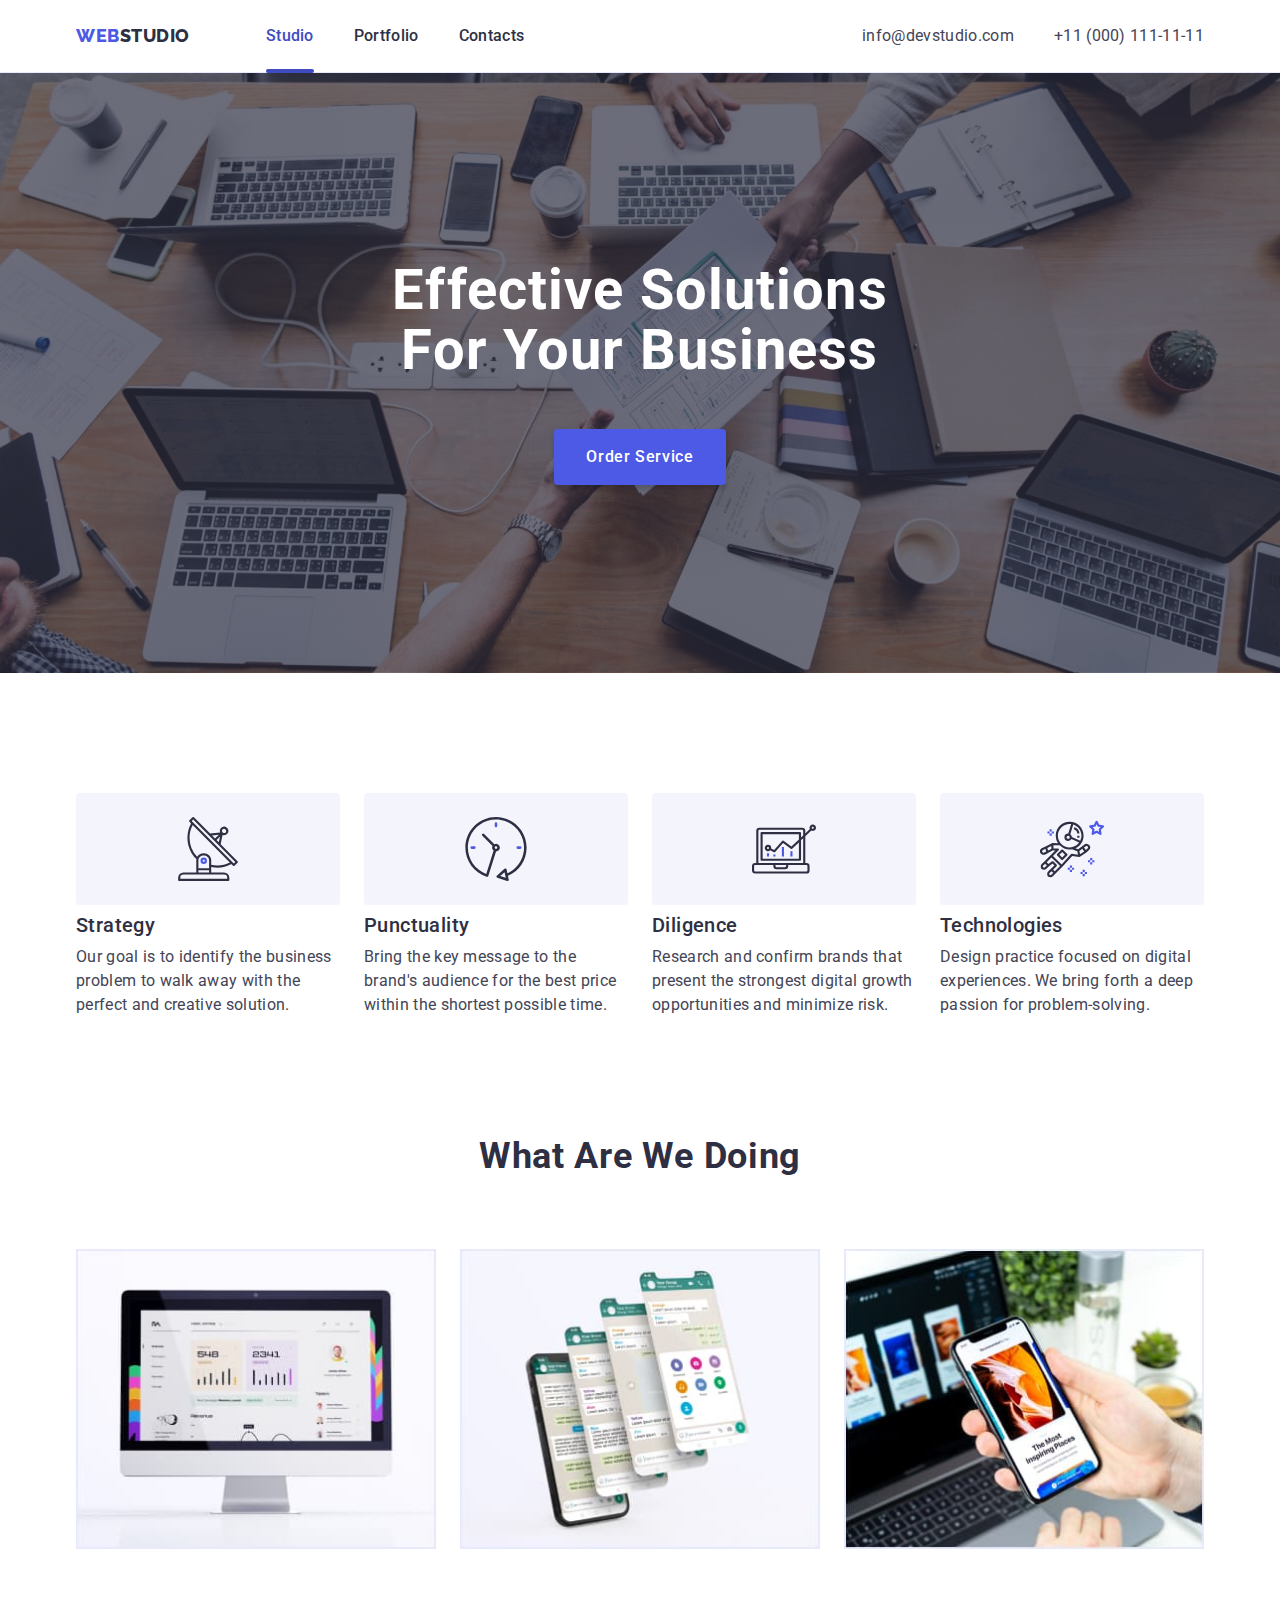
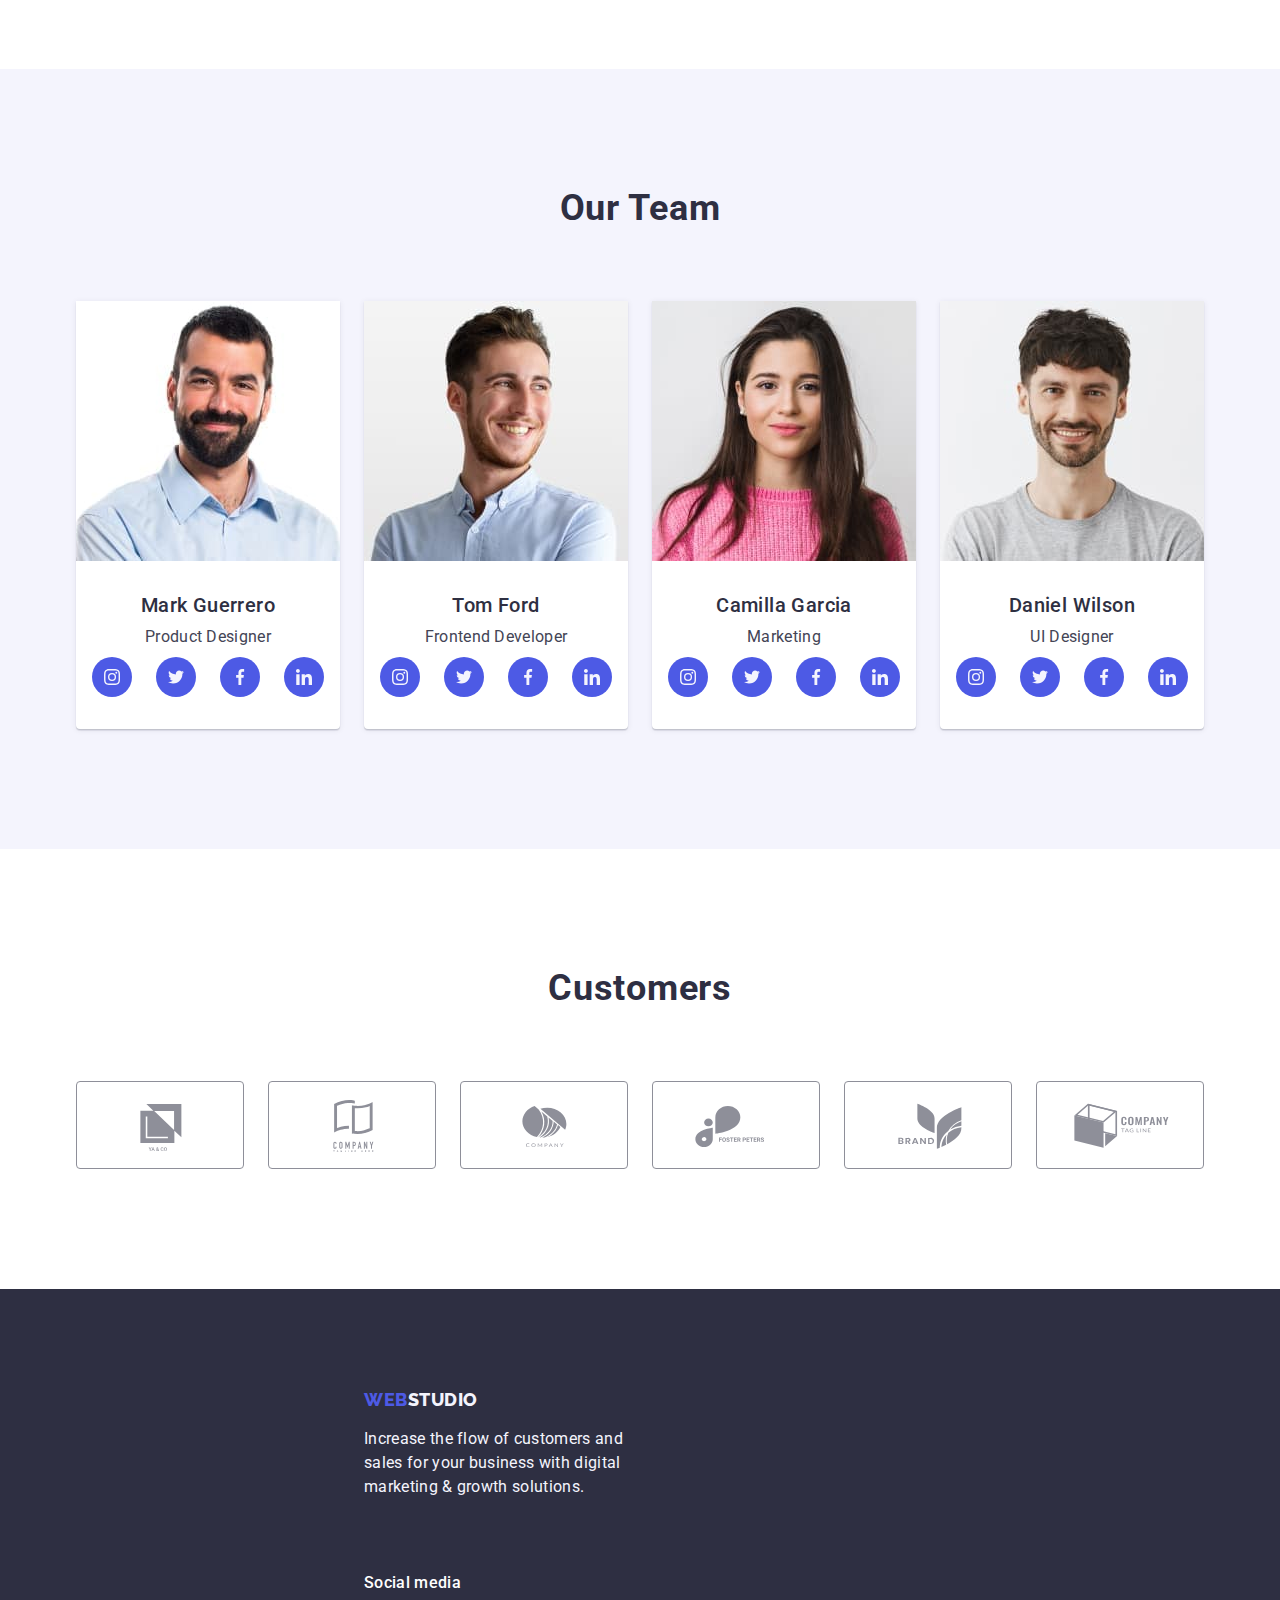
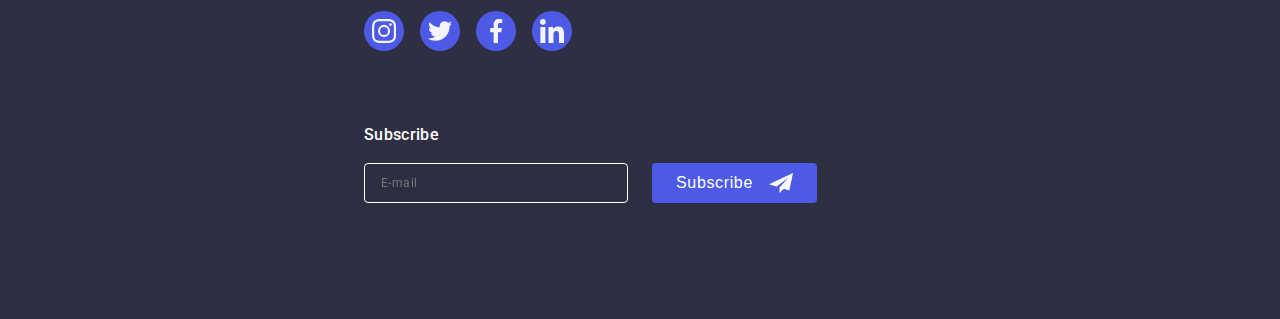
==== commit 004c2585: "save6" ====
--- a/index.html
+++ b/index.html
@@ -35,16 +35,13 @@
           <button
             class="nav-btn js-open-menu"
             type="button"
-            aria-expanded="false"
+            aria-expanded="true"
           >
             <svg class="nav-btn-svg" width="32" height="22">
               <use href="./images/icons.svg#icon-hamburger-converted"></use>
             </svg>
           </button>
-          <div
-            class="mobile-menu js-menu-container is-open"
-            aria-controls="mobile-menu"
-          >
+          <div class="mobile-menu is-open js-menu-container">
             <div class="mobile-menu-box">
               <button type="button" class="menu-button js-close-menu">
                 <svg class="button-svg" width="8" height="8">
@@ -455,11 +452,9 @@
     <footer class="page-footer">
       <div class="footer-container container">
         <div class="footer-container-logo">
-          <div class="footer-container-box-logo">
-            <a href="./index.html" class="footer-logo link"
-              >Web<span class="footer-accent">Studio</span></a
-            >
-          </div>
+          <a href="./index.html" class="footer-logo link"
+            >Web<span class="footer-accent">Studio</span></a
+          >
 
           <p class="footer-text">
             Increase the flow of customers and sales for your business with
--- a/css/styles.css
+++ b/css/styles.css
@@ -106,6 +106,10 @@
   margin-left: auto;
 }
 
+.contacts-menu {
+  font-style: normal;
+}
+
 .nav-list {
   display: none;
 }
@@ -121,6 +125,8 @@
   width: 100%;
   height: 100%;
   background-color: rgba(46, 47, 66, 0.4);
+  transition: opacity 250ms cubic-bezier(0.4, 0, 0.2, 1),
+    visibility 250ms cubic-bezier(0.4, 0, 0.2, 1);
 }
 
 .is-open {
@@ -152,7 +158,7 @@
   width: 100%;
   height: 100%;
   transform: translate(-50%, -50%) scale(1);
-  background-color: #fcfcfc;
+  background-color: #ffffff;
   box-shadow: 0px 2px 1px rgba(46, 47, 66, 0.08),
     0px 1px 1px rgba(46, 47, 66, 0.16), 0px 1px 6px rgba(46, 47, 66, 0.08);
   border-radius: 4px;
@@ -458,10 +464,6 @@
 
 .footer-container-logo {
   margin-bottom: 72px;
-}
-
-.footer-container-box-logo {
-  margin-bottom: 16px;
   text-align: center;
 }
 
@@ -488,6 +490,7 @@
   width: 268px;
   text-align: start;
   margin: 0 auto;
+  margin-top: 17px;
 }
 
 .footer-container-box {
@@ -589,6 +592,22 @@
   .soc-list {
     gap: 26px;
   }
+
+  .backdrop-form {
+    width: 100%;
+  }
+
+  .container-input > .form-input {
+    width: 100%;
+  }
+
+  .textarea-box > .form-textarea {
+    width: 100%;
+  }
+
+  .modal {
+    max-width: 320px;
+  }
 }
 
 /* ------------------------Tablet-------------------- */
@@ -652,6 +671,7 @@
   .contacts {
     display: block;
     margin-left: auto;
+    font-style: normal;
   }
 
   .list-contacts {
@@ -708,6 +728,10 @@
     margin: 0;
   }
 
+  .list-title {
+    text-align: start;
+  }
+
   .list-text {
     width: 356px;
   }
@@ -739,16 +763,17 @@
   }
 
   /* -----------------footer------------------- */
-  .footer-container {
+  .page-footer > .footer-container {
     display: flex;
     flex-wrap: wrap;
     column-gap: 24px;
     row-gap: 72px;
-    padding: 0 108px;
+    min-width: 582px;
   }
 
   .footer-container-logo {
     margin: 0;
+    text-align: start;
   }
 
   .footer-container-box {
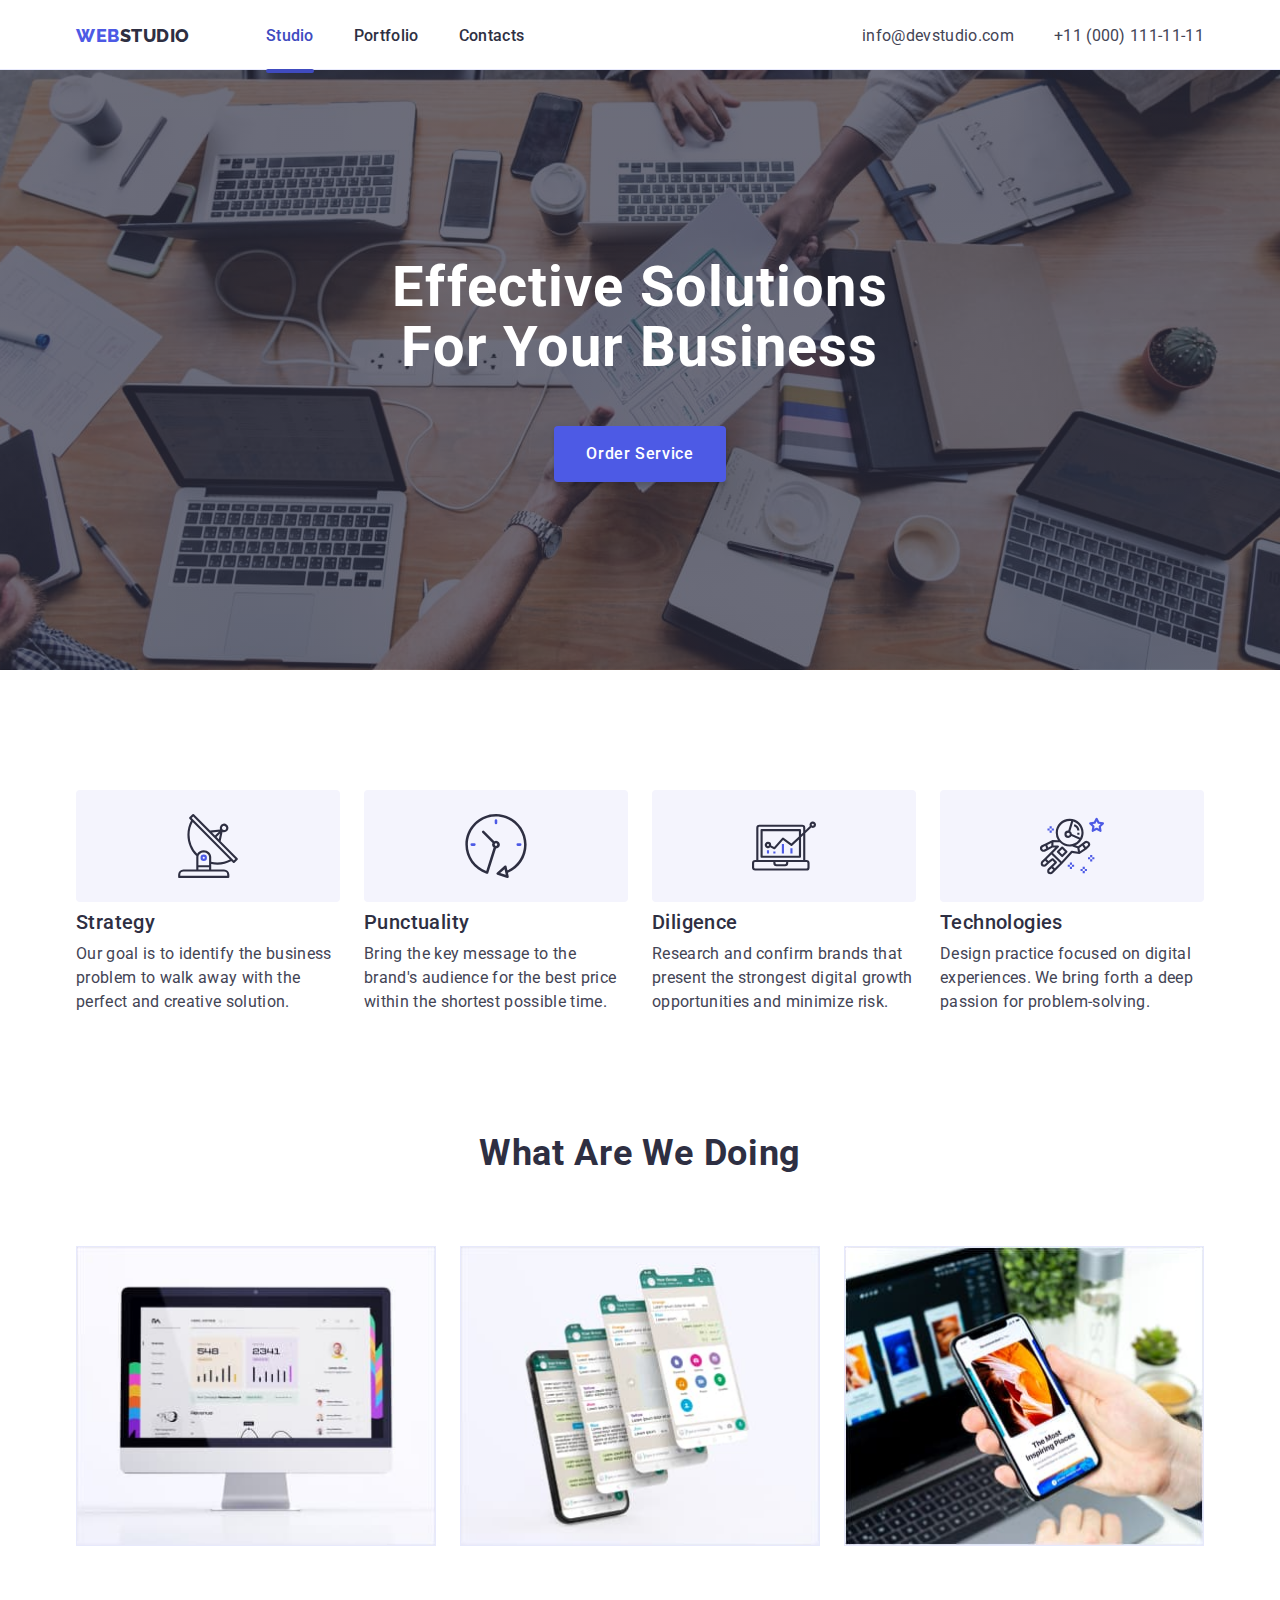
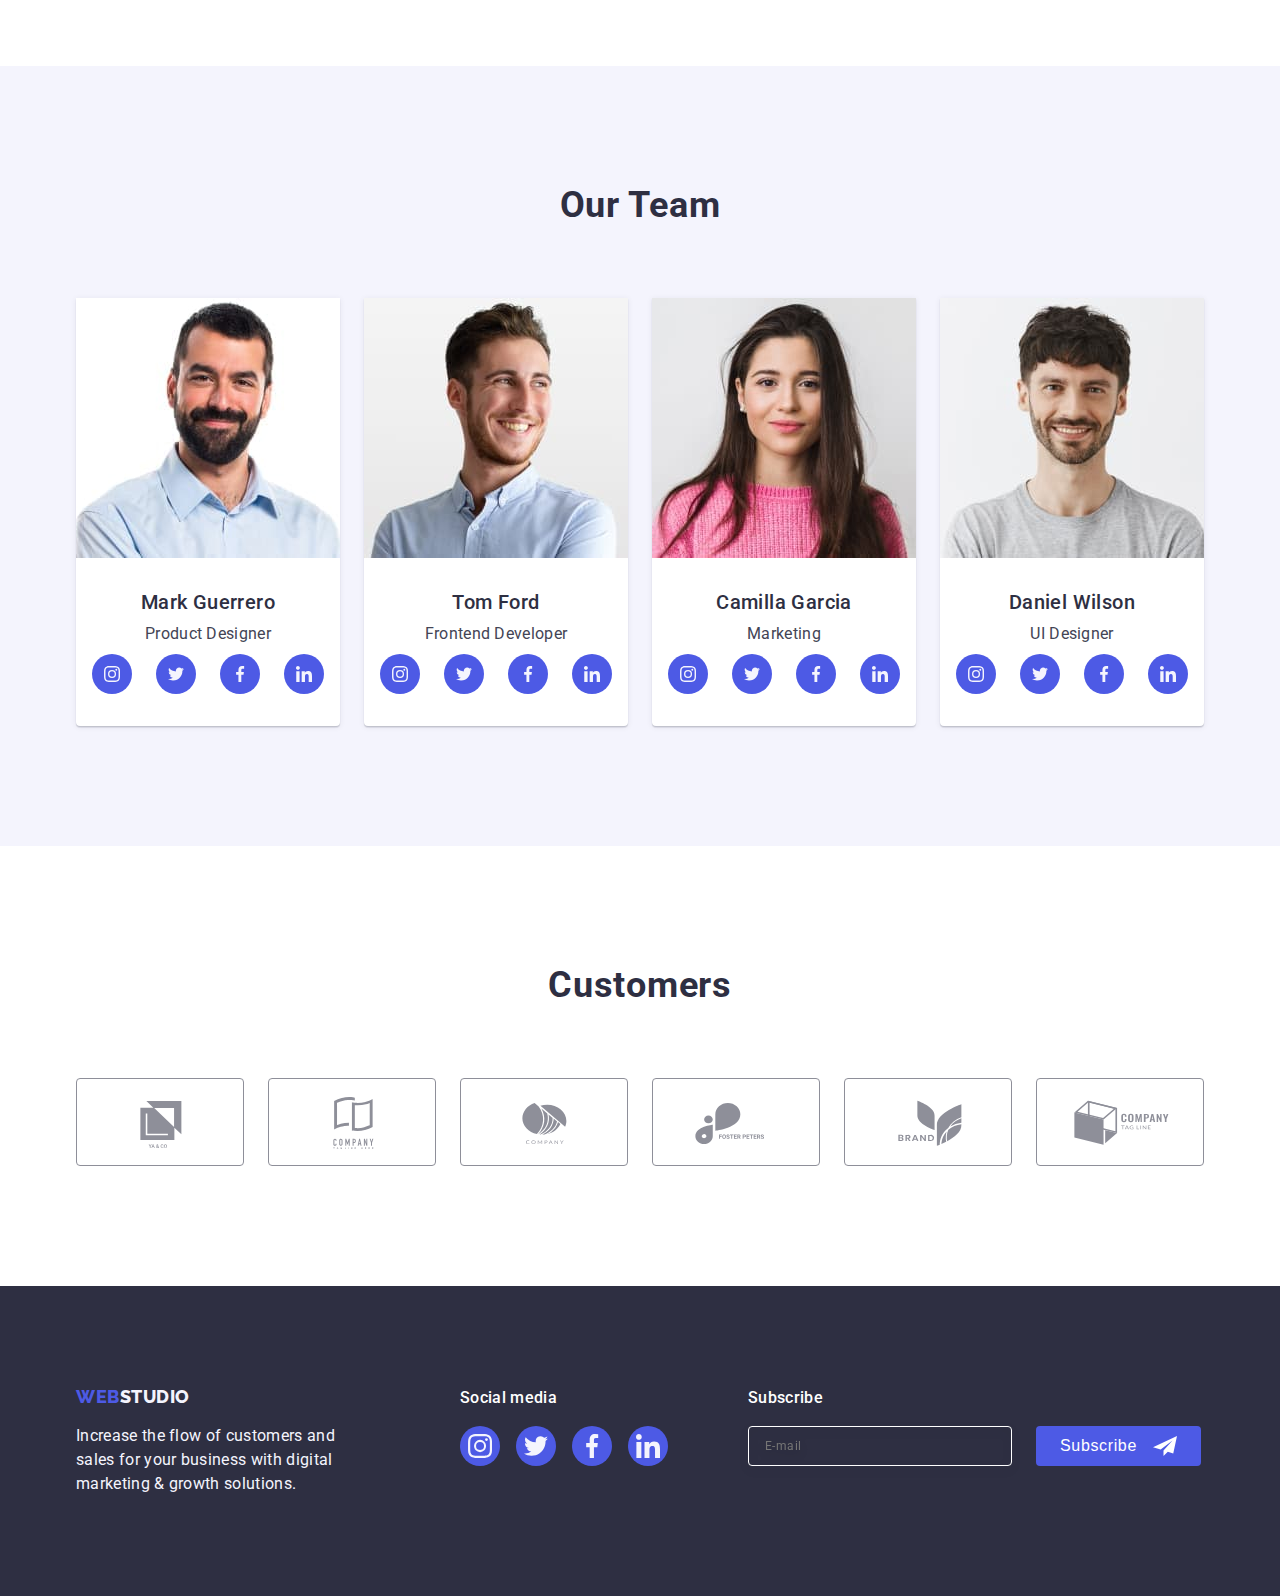
==== commit cfc7dfc7: "save6" ====
--- a/index.html
+++ b/index.html
@@ -35,13 +35,14 @@
           <button
             class="nav-btn js-open-menu"
             type="button"
-            aria-expanded="true"
+            aria-expanded="false"
+            aria-controls="mobile-menu"
           >
             <svg class="nav-btn-svg" width="32" height="22">
               <use href="./images/icons.svg#icon-hamburger-converted"></use>
             </svg>
           </button>
-          <div class="mobile-menu is-open js-menu-container">
+          <div class="mobile-menu js-menu-container" id="mobile-menu">
             <div class="mobile-menu-box">
               <button type="button" class="menu-button js-close-menu">
                 <svg class="button-svg" width="8" height="8">
@@ -226,6 +227,7 @@
             <li class="item-device">
               <img
                 class="device-img"
+                srcset="./images/computer.jpg 1x, ./images/computer@2x.jpg 2x"
                 src="./images/computer.jpg"
                 alt="computer"
                 width="360"
@@ -235,6 +237,7 @@
             <li class="item-device">
               <img
                 class="device-img"
+                srcset="./images/phone.jpg 1x, ./images/phone@2x.jpg 2x"
                 src="./images/phone.jpg"
                 alt="phone"
                 width="360"
@@ -244,6 +247,7 @@
             <li class="item-device">
               <img
                 class="device-img"
+                srcset="./images/divice.jpg 1x, ./images/divice@2x.jpg 2x"
                 src="./images/divice.jpg"
                 alt="phone and computer"
                 width="360"
@@ -260,7 +264,12 @@
 
           <ul class="list-team">
             <li class="team-item">
-              <img src="./images/img4.jpg" alt="Designer" width="264" />
+              <img
+                srcset="./images/img4.jpg 1x, ./images/img4@2x.jpg 2x"
+                src="./images/img4.jpg"
+                alt="Designer"
+                width="264"
+              />
               <div class="container-team">
                 <h3 class="name-title">Mark Guerrero</h3>
                 <p class="name-text">Product Designer</p>
@@ -295,7 +304,12 @@
               </div>
             </li>
             <li class="team-item">
-              <img src="./images/img1.jpg" alt="Developer" width="264" />
+              <img
+                srcset="./images/img1.jpg 1x, ./images/img1@2x.jpg 2x"
+                src="./images/img1.jpg"
+                alt="Developer"
+                width="264"
+              />
               <div class="container-team">
                 <h3 class="name-title">Tom Ford</h3>
                 <p class="name-text">Frontend Developer</p>
@@ -330,7 +344,12 @@
               </div>
             </li>
             <li class="team-item">
-              <img src="./images/img2.jpg" alt="Marketing" width="264" />
+              <img
+                srcset="./images/img2.jpg 1x, ./images/img2@2x.jpg 2x"
+                src="./images/img2.jpg"
+                alt="Marketing"
+                width="264"
+              />
               <div class="container-team">
                 <h3 class="name-title">Camilla Garcia</h3>
                 <p class="name-text">Marketing</p>
@@ -365,7 +384,12 @@
               </div>
             </li>
             <li class="team-item">
-              <img src="./images/img3.jpg" alt="UI Designer" width="264" />
+              <img
+                srcset="./images/img3.jpg 1x, ./images/img3@2x.jpg 2x"
+                src="./images/img3.jpg"
+                alt="UI Designer"
+                width="264"
+              />
               <div class="container-team">
                 <h3 class="name-title">Daniel Wilson</h3>
                 <p class="name-text">UI Designer</p>
--- a/css/styles.css
+++ b/css/styles.css
@@ -66,6 +66,7 @@
   border-bottom: 1px solid var(--active-color);
   box-shadow: 0px 2px 1px rgba(46, 47, 66, 0.08),
     0px 1px 1px rgba(46, 47, 66, 0.16), 0px 1px 6px rgba(46, 47, 66, 0.08);
+  height: 70px;
 }
 
 .container {
@@ -77,7 +78,6 @@
 
 .nav-page {
   display: flex;
-  align-items: center;
 }
 
 .logo {
@@ -90,6 +90,7 @@
   line-height: 1.17;
   letter-spacing: 0.03em;
   display: inline-block;
+  padding: 25px 0;
 }
 
 .accent {
@@ -257,6 +258,19 @@
   margin-right: auto;
   background-size: cover;
   padding: 112px 0;
+}
+
+@media (min-device-pixel-ratio: 2),
+  (min-resolution: 192dpi),
+  (min-resolution: 2dppx) {
+  .hero {
+    background-image: linear-gradient(
+        to bottom,
+        var(--hero-background),
+        var(--hero-background)
+      ),
+      url(../images/people-office@2x.jpg);
+  }
 }
 
 .hero-title {
@@ -605,8 +619,10 @@
     width: 100%;
   }
 
-  .modal {
-    max-width: 320px;
+  .backdrop > .modal {
+    width: calc(100% - 30px);
+    /* max-width: 310px; */
+    max-height: 620px;
   }
 }
 
@@ -625,8 +641,13 @@
     align-items: center;
   }
 
+  .nav-page {
+    align-items: center;
+  }
+
   .logo {
     margin-right: 120px;
+    padding: 0;
   }
 
   .nav-list {
@@ -691,7 +712,7 @@
     display: none;
   }
 
-  .js-menu-container {
+  .mobile-menu {
     display: none;
   }
 
@@ -763,7 +784,7 @@
   }
 
   /* -----------------footer------------------- */
-  .page-footer > .footer-container {
+  .footer-container {
     display: flex;
     flex-wrap: wrap;
     column-gap: 24px;
@@ -1081,29 +1102,6 @@
     margin-left: 16px;
   }
 }
-
-/* ------------------------footer----------------- */
-
-/* 
-.footer-logo:active {
-  color: var(--active-color);
-}
-
-.footer-accent {
-  color: var(--light-mode-background);
-}
-
-.footer-accent:hover,
-.footer-accent:focus {
-  color: var(--link-focused);
-}
-
-.footer-accent:active {
-  color: var(--active-color);
-}
-
-
- */
 
 /*---------------------backdrop-----------------  */
 
